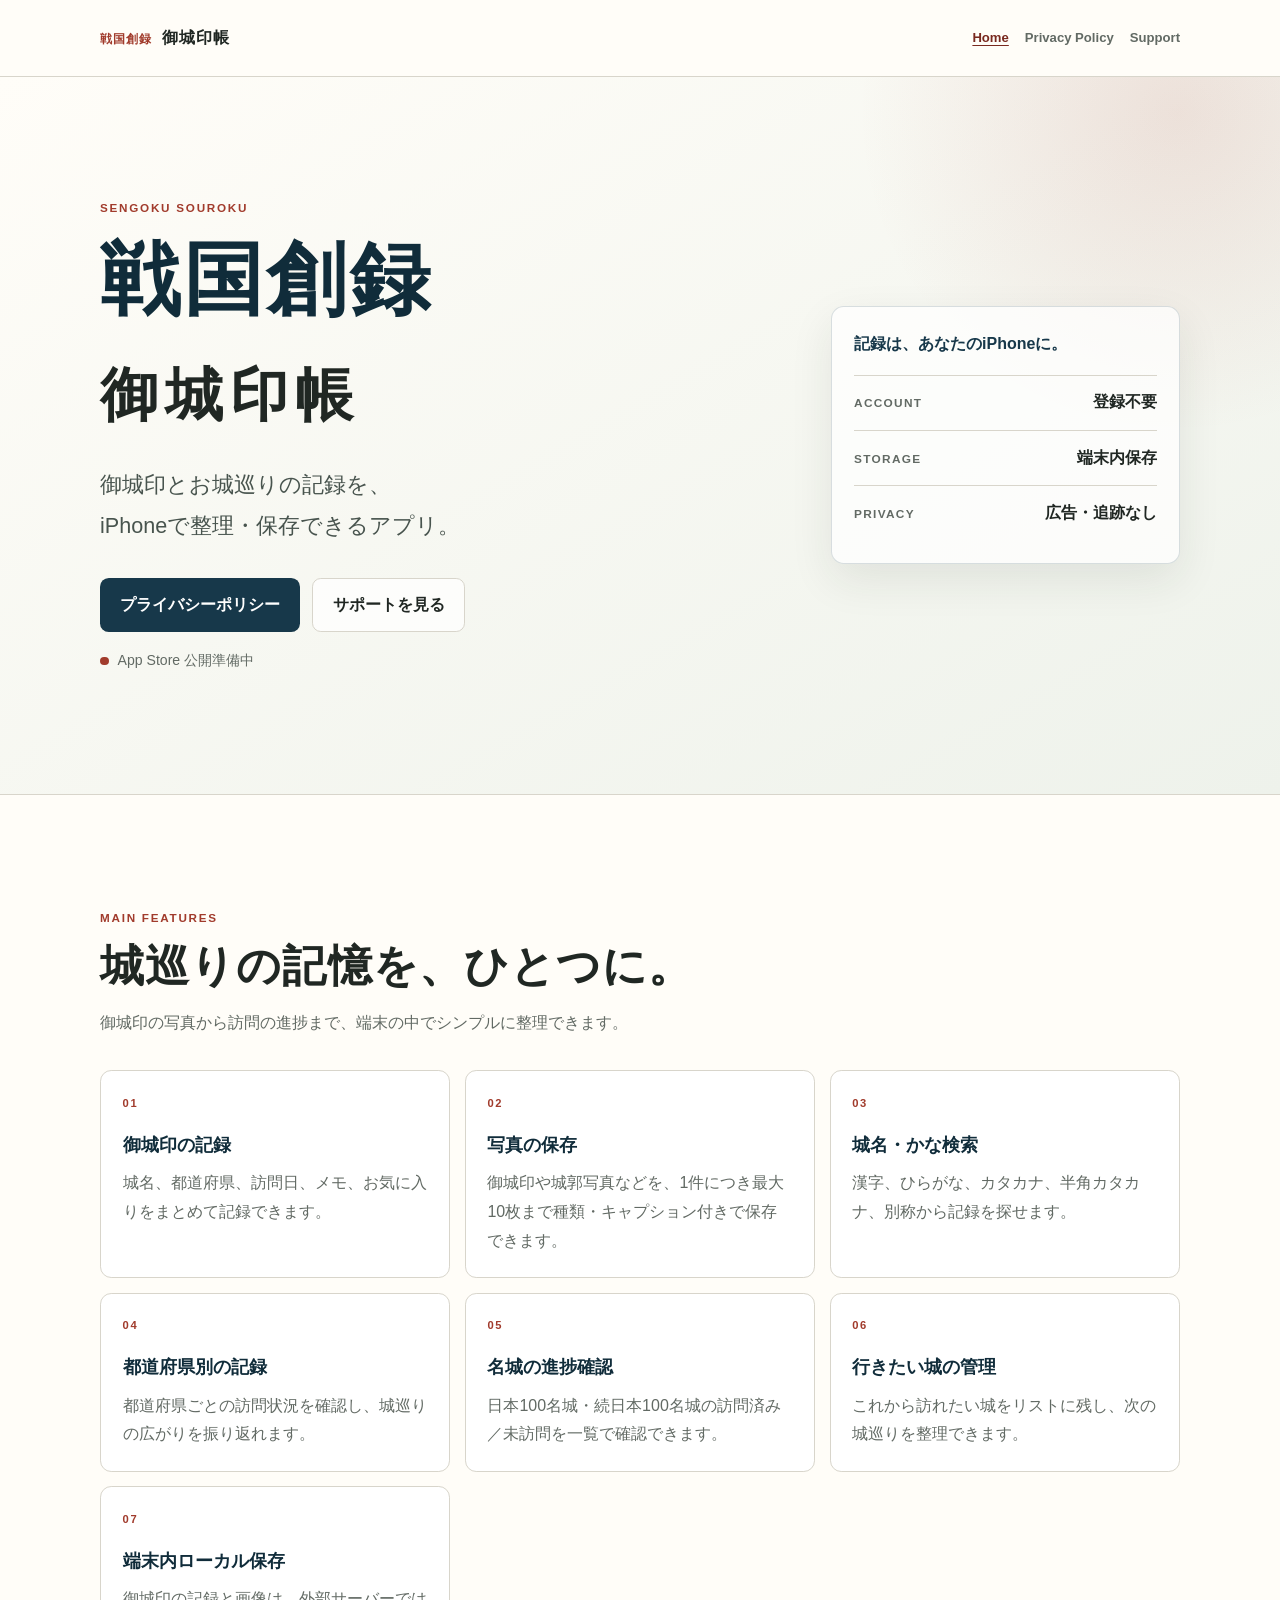
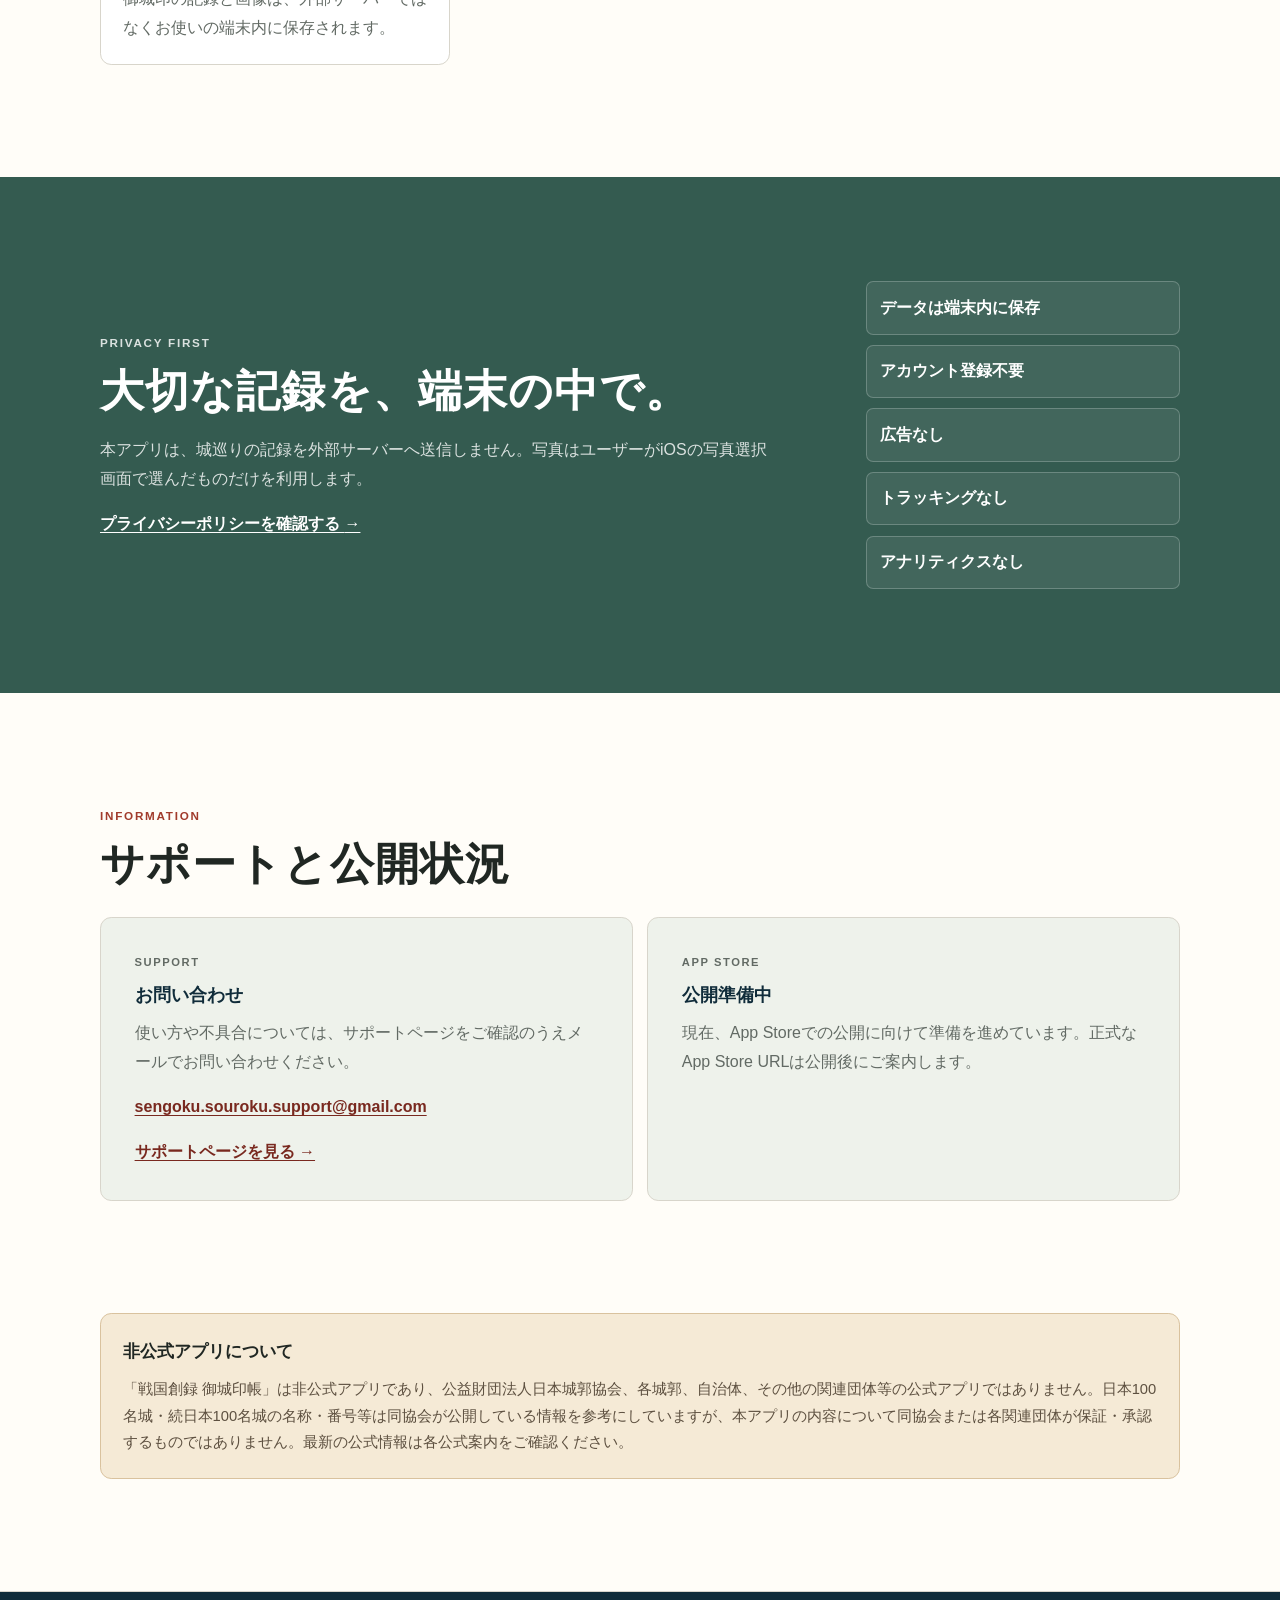
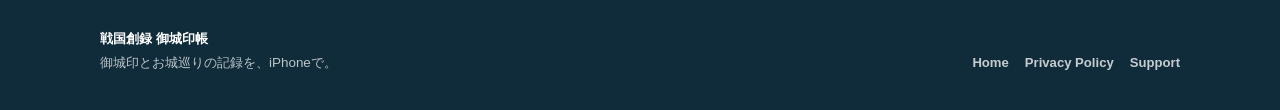
==== index.html @ 1c90fb7a "feat: publish sengoku gojoin app site" ====
<!doctype html>
<html lang="ja">
  <head>
    <meta charset="utf-8">
    <meta name="viewport" content="width=device-width, initial-scale=1">
    <meta name="description" content="御城印とお城巡りの記録をiPhoneで整理・保存できるアプリ、戦国創録 御城印帳の公式案内サイトです。">
    <title>戦国創録 御城印帳</title>
    <link rel="stylesheet" href="style.css">
  </head>
  <body>
    <a class="skip-link" href="#main">本文へ移動</a>
    <header class="site-header">
      <div class="shell header-inner">
        <a class="brand-link" href="index.html" aria-label="戦国創録 御城印帳 ホーム">
          <span class="brand-mark">戦国創録</span>
          <span class="brand-name">御城印帳</span>
        </a>
        <nav class="header-nav" aria-label="ページ案内">
          <a aria-current="page" href="index.html">Home</a>
          <a href="privacy.html">Privacy Policy</a>
          <a href="support.html">Support</a>
        </nav>
      </div>
    </header>

    <main id="main">
      <section class="product-hero">
        <div class="shell hero-layout">
          <div class="hero-copy">
            <p class="eyebrow">SENGOKU SOUROKU</p>
            <h1>戦国創録<br><span>御城印帳</span></h1>
            <p class="hero-lead">御城印とお城巡りの記録を、<br class="wide-break">iPhoneで整理・保存できるアプリ。</p>
            <div class="hero-actions" aria-label="主要な案内">
              <a class="button button-primary" href="privacy.html">プライバシーポリシー</a>
              <a class="button button-secondary" href="support.html">サポートを見る</a>
            </div>
            <p class="release-note"><span aria-hidden="true"></span>App Store 公開準備中</p>
          </div>

          <aside class="hero-facts" aria-label="アプリの特徴">
            <p class="hero-facts-title">記録は、あなたのiPhoneに。</p>
            <dl>
              <div>
                <dt>Account</dt>
                <dd>登録不要</dd>
              </div>
              <div>
                <dt>Storage</dt>
                <dd>端末内保存</dd>
              </div>
              <div>
                <dt>Privacy</dt>
                <dd>広告・追跡なし</dd>
              </div>
            </dl>
          </aside>
        </div>
      </section>

      <section class="section shell" aria-labelledby="features-heading">
        <header class="section-heading">
          <p class="eyebrow">MAIN FEATURES</p>
          <h2 id="features-heading">城巡りの記憶を、ひとつに。</h2>
          <p>御城印の写真から訪問の進捗まで、端末の中でシンプルに整理できます。</p>
        </header>

        <div class="feature-grid">
          <article class="feature-card">
            <span class="feature-number">01</span>
            <h3>御城印の記録</h3>
            <p>城名、都道府県、訪問日、メモ、お気に入りをまとめて記録できます。</p>
          </article>
          <article class="feature-card">
            <span class="feature-number">02</span>
            <h3>写真の保存</h3>
            <p>御城印や城郭写真などを、1件につき最大10枚まで種類・キャプション付きで保存できます。</p>
          </article>
          <article class="feature-card">
            <span class="feature-number">03</span>
            <h3>城名・かな検索</h3>
            <p>漢字、ひらがな、カタカナ、半角カタカナ、別称から記録を探せます。</p>
          </article>
          <article class="feature-card">
            <span class="feature-number">04</span>
            <h3>都道府県別の記録</h3>
            <p>都道府県ごとの訪問状況を確認し、城巡りの広がりを振り返れます。</p>
          </article>
          <article class="feature-card">
            <span class="feature-number">05</span>
            <h3>名城の進捗確認</h3>
            <p>日本100名城・続日本100名城の訪問済み／未訪問を一覧で確認できます。</p>
          </article>
          <article class="feature-card">
            <span class="feature-number">06</span>
            <h3>行きたい城の管理</h3>
            <p>これから訪れたい城をリストに残し、次の城巡りを整理できます。</p>
          </article>
          <article class="feature-card feature-card-wide">
            <span class="feature-number">07</span>
            <h3>端末内ローカル保存</h3>
            <p>御城印の記録と画像は、外部サーバーではなくお使いの端末内に保存されます。</p>
          </article>
        </div>
      </section>

      <section class="privacy-band" aria-labelledby="privacy-heading">
        <div class="shell privacy-layout">
          <div>
            <p class="eyebrow eyebrow-light">PRIVACY FIRST</p>
            <h2 id="privacy-heading">大切な記録を、端末の中で。</h2>
            <p>本アプリは、城巡りの記録を外部サーバーへ送信しません。写真はユーザーがiOSの写真選択画面で選んだものだけを利用します。</p>
            <a class="text-link-light" href="privacy.html">プライバシーポリシーを確認する <span aria-hidden="true">→</span></a>
          </div>
          <ul class="privacy-points" aria-label="プライバシー上の特徴">
            <li>データは端末内に保存</li>
            <li>アカウント登録不要</li>
            <li>広告なし</li>
            <li>トラッキングなし</li>
            <li>アナリティクスなし</li>
          </ul>
        </div>
      </section>

      <section class="section shell" aria-labelledby="information-heading">
        <header class="section-heading compact-heading">
          <p class="eyebrow">INFORMATION</p>
          <h2 id="information-heading">サポートと公開状況</h2>
        </header>

        <div class="information-grid">
          <article class="information-card">
            <p class="card-kicker">SUPPORT</p>
            <h3>お問い合わせ</h3>
            <p>使い方や不具合については、サポートページをご確認のうえメールでお問い合わせください。</p>
            <p class="contact-address"><a href="mailto:sengoku.souroku.support@gmail.com">sengoku.souroku.support@gmail.com</a></p>
            <a class="text-link" href="support.html">サポートページを見る <span aria-hidden="true">→</span></a>
          </article>

          <article class="information-card">
            <p class="card-kicker">APP STORE</p>
            <h3>公開準備中</h3>
            <p>現在、App Storeでの公開に向けて準備を進めています。正式なApp Store URLは公開後にご案内します。</p>
          </article>
        </div>
      </section>

      <section class="shell disclaimer" aria-labelledby="unofficial-heading">
        <h2 id="unofficial-heading">非公式アプリについて</h2>
        <p>「戦国創録 御城印帳」は非公式アプリであり、公益財団法人日本城郭協会、各城郭、自治体、その他の関連団体等の公式アプリではありません。日本100名城・続日本100名城の名称・番号等は同協会が公開している情報を参考にしていますが、本アプリの内容について同協会または各関連団体が保証・承認するものではありません。最新の公式情報は各公式案内をご確認ください。</p>
      </section>
    </main>

    <footer class="site-footer">
      <div class="shell footer-inner">
        <div>
          <p class="footer-brand">戦国創録 御城印帳</p>
          <p>御城印とお城巡りの記録を、iPhoneで。</p>
        </div>
        <nav class="footer-nav" aria-label="フッター案内">
          <a href="index.html">Home</a>
          <a href="privacy.html">Privacy Policy</a>
          <a href="support.html">Support</a>
        </nav>
      </div>
    </footer>
  </body>
</html>
---- style.css ----
:root {
  color-scheme: light;
  --paper: #fffdf8;
  --paper-deep: #f4efe5;
  --paper-green: #eef2eb;
  --ink: #202723;
  --muted: #626a64;
  --line: #d8d5cb;
  --indigo: #17384a;
  --indigo-deep: #102c3a;
  --green: #345b50;
  --vermilion: #a13b2c;
  --vermilion-dark: #79291f;
  --notice: #f5ead6;
  --white: #fff;
  --shadow: 0 16px 44px rgb(28 45 38 / 9%);
}

* {
  box-sizing: border-box;
}

html {
  background: var(--paper-deep);
  scroll-behavior: smooth;
}

body {
  min-width: 280px;
  margin: 0;
  background: var(--paper);
  color: var(--ink);
  font-family: -apple-system, BlinkMacSystemFont, "Hiragino Sans", "Yu Gothic UI", "Yu Gothic", Meiryo, sans-serif;
  font-size: 1rem;
  line-height: 1.8;
  text-rendering: optimizeLegibility;
}

a {
  color: var(--vermilion-dark);
  text-underline-offset: 0.2em;
}

a:hover {
  color: var(--vermilion);
}

a:focus-visible {
  border-radius: 0.25rem;
  outline: 3px solid rgb(161 59 44 / 35%);
  outline-offset: 3px;
}

.skip-link {
  position: fixed;
  z-index: 20;
  top: 0.75rem;
  left: 0.75rem;
  padding: 0.65rem 0.9rem;
  border-radius: 0.4rem;
  background: var(--ink);
  color: var(--white);
  transform: translateY(-180%);
}

.skip-link:focus {
  color: var(--white);
  transform: translateY(0);
}

.shell {
  width: min(calc(100% - 1.25rem), 1080px);
  margin-inline: auto;
}

.site-header {
  border-bottom: 1px solid var(--line);
  background: rgb(255 253 248 / 95%);
}

.header-inner {
  display: flex;
  min-height: 4.5rem;
  align-items: flex-start;
  flex-direction: column;
  justify-content: center;
  gap: 0.55rem;
  padding-block: 0.75rem;
}

.brand-link {
  display: inline-flex;
  align-items: baseline;
  gap: 0.6rem;
  color: var(--ink);
  text-decoration: none;
}

.brand-mark,
.brand-name {
  margin: 0;
  font-weight: 750;
  letter-spacing: 0.08em;
}

.brand-mark {
  color: var(--vermilion);
  font-size: 0.76rem;
}

.brand-name {
  font-size: 1.03rem;
}

.header-nav,
.footer-nav {
  display: flex;
  flex-wrap: wrap;
  gap: 0.35rem 1rem;
  font-size: 0.82rem;
  font-weight: 700;
}

.header-nav a,
.footer-nav a {
  color: var(--muted);
  text-decoration: none;
}

.header-nav a:hover,
.footer-nav a:hover,
.header-nav a[aria-current="page"] {
  color: var(--vermilion-dark);
}

.header-nav a[aria-current="page"] {
  text-decoration: underline;
}

.product-hero {
  overflow: hidden;
  border-bottom: 1px solid var(--line);
  background:
    radial-gradient(circle at 92% 5%, rgb(161 59 44 / 12%), transparent 20rem),
    linear-gradient(150deg, var(--paper) 0%, var(--paper-green) 100%);
}

.hero-layout {
  display: grid;
  gap: 2rem;
  padding-block: clamp(3.75rem, 11vw, 7.5rem);
}

.eyebrow {
  margin: 0 0 0.5rem;
  color: var(--vermilion);
  font-size: 0.73rem;
  font-weight: 800;
  letter-spacing: 0.15em;
}

.hero-copy h1,
.document-header h1,
.section-heading h2,
.privacy-band h2 {
  margin: 0;
  line-height: 1.35;
}

.hero-copy h1 {
  color: var(--indigo-deep);
  font-size: clamp(2.45rem, 13vw, 5rem);
  letter-spacing: 0.04em;
}

.hero-copy h1 span {
  color: var(--ink);
  font-size: 0.72em;
  letter-spacing: 0.12em;
}

.hero-lead {
  max-width: 33rem;
  margin: 1.4rem 0 0;
  color: #48544e;
  font-size: clamp(1.08rem, 4vw, 1.35rem);
  line-height: 1.9;
}

.wide-break {
  display: none;
}

.hero-actions {
  display: flex;
  align-items: stretch;
  flex-direction: column;
  gap: 0.75rem;
  margin-top: 2rem;
}

.button {
  display: inline-flex;
  min-height: 3.1rem;
  align-items: center;
  justify-content: center;
  padding: 0.72rem 1.2rem;
  border: 1px solid transparent;
  border-radius: 0.55rem;
  font-weight: 750;
  text-align: center;
  text-decoration: none;
}

.button-primary {
  background: var(--indigo);
  color: var(--white);
}

.button-primary:hover {
  background: var(--indigo-deep);
  color: var(--white);
}

.button-secondary {
  border-color: var(--line);
  background: rgb(255 255 255 / 75%);
  color: var(--ink);
}

.button-secondary:hover {
  border-color: var(--vermilion);
  color: var(--vermilion-dark);
}

.release-note {
  display: flex;
  align-items: center;
  gap: 0.55rem;
  margin: 1rem 0 0;
  color: var(--muted);
  font-size: 0.88rem;
}

.release-note span {
  width: 0.55rem;
  height: 0.55rem;
  border-radius: 50%;
  background: var(--vermilion);
}

.hero-facts {
  padding: 1.4rem;
  border: 1px solid rgb(23 56 74 / 16%);
  border-radius: 0.8rem;
  background: rgb(255 255 255 / 72%);
  box-shadow: var(--shadow);
}

.hero-facts-title {
  margin: 0 0 1rem;
  color: var(--indigo);
  font-weight: 750;
}

.hero-facts dl {
  margin: 0;
}

.hero-facts dl div {
  display: flex;
  align-items: baseline;
  justify-content: space-between;
  gap: 1rem;
  padding-block: 0.8rem;
  border-top: 1px solid var(--line);
}

.hero-facts dt {
  color: var(--muted);
  font-size: 0.74rem;
  font-weight: 800;
  letter-spacing: 0.11em;
  text-transform: uppercase;
}

.hero-facts dd {
  margin: 0;
  font-weight: 750;
}

.section {
  padding-block: clamp(3.75rem, 10vw, 7rem);
}

.section-heading {
  max-width: 42rem;
  margin-bottom: 2rem;
}

.section-heading h2,
.privacy-band h2 {
  font-size: clamp(1.8rem, 6vw, 2.75rem);
  letter-spacing: 0.025em;
}

.section-heading > p:last-child {
  margin: 0.9rem 0 0;
  color: var(--muted);
}

.compact-heading {
  margin-bottom: 1.5rem;
}

.feature-grid,
.information-grid {
  display: grid;
  gap: 0.9rem;
}

.feature-card,
.information-card {
  padding: 1.35rem;
  border: 1px solid var(--line);
  border-radius: 0.7rem;
  background: var(--white);
}

.feature-card {
  position: relative;
  overflow: hidden;
}

.feature-number,
.card-kicker {
  display: block;
  margin-bottom: 1rem;
  color: var(--vermilion);
  font-size: 0.7rem;
  font-weight: 850;
  letter-spacing: 0.14em;
}

.feature-card h3,
.information-card h3 {
  margin: 0 0 0.5rem;
  color: var(--indigo-deep);
  font-size: 1.12rem;
}

.feature-card p,
.information-card p {
  margin: 0;
  color: var(--muted);
}

.privacy-band {
  padding-block: clamp(3.75rem, 10vw, 6.5rem);
  background: var(--green);
  color: var(--white);
}

.privacy-layout {
  display: grid;
  gap: 2rem;
}

.eyebrow-light {
  color: #f0b6a9;
}

.privacy-band p {
  max-width: 42rem;
  color: rgb(255 255 255 / 82%);
}

.text-link-light {
  color: var(--white);
  font-weight: 750;
}

.text-link-light:hover {
  color: #f8d0c6;
}

.privacy-points {
  display: grid;
  gap: 0.65rem;
  margin: 0;
  padding: 0;
  list-style: none;
}

.privacy-points li {
  padding: 0.7rem 0.85rem;
  border: 1px solid rgb(255 255 255 / 22%);
  border-radius: 0.45rem;
  background: rgb(255 255 255 / 7%);
  font-weight: 700;
}

.information-card {
  padding: clamp(1.4rem, 5vw, 2.1rem);
  background: var(--paper-green);
}

.information-card .card-kicker {
  margin-bottom: 0.45rem;
}

.information-card > p:not(.card-kicker):not(.contact-address) {
  margin-bottom: 1rem;
}

.contact-address {
  margin-bottom: 1rem !important;
  overflow-wrap: anywhere;
  font-weight: 700;
}

.text-link {
  font-weight: 750;
}

.disclaimer {
  margin-bottom: clamp(3.75rem, 10vw, 7rem);
  padding: 1.35rem;
  border: 1px solid #d9c29e;
  border-radius: 0.7rem;
  background: var(--notice);
}

.disclaimer h2 {
  margin: 0 0 0.6rem;
  font-size: 1.08rem;
}

.disclaimer p {
  margin: 0;
  color: #5d5040;
  font-size: 0.92rem;
}

.page-main {
  padding-block: clamp(3rem, 8vw, 5.5rem);
}

.document {
  width: min(100%, 760px);
  margin-inline: auto;
}

.document-header {
  margin-bottom: 2.5rem;
}

.document-header h1 {
  color: var(--indigo-deep);
  font-size: clamp(2rem, 8vw, 3.25rem);
  letter-spacing: 0.03em;
}

.document-meta,
.lead {
  margin-top: 1rem;
  color: var(--muted);
}

.lead {
  max-width: 42rem;
  font-size: clamp(1.02rem, 3vw, 1.16rem);
}

.document h2,
.document h3 {
  line-height: 1.45;
}

.document h2 {
  margin: 0 0 0.8rem;
  font-size: clamp(1.25rem, 4vw, 1.55rem);
}

.document h3 {
  margin: 0 0 0.45rem;
  font-size: 1.05rem;
}

.document p,
.document ul {
  margin-block: 0 1rem;
}

.document ul {
  padding-left: 1.4rem;
}

.document > section,
.document > aside {
  padding-block: 2rem;
  border-top: 1px solid var(--line);
}

.notice {
  padding: 1.3rem;
  border: 1px solid #d9c29e;
  border-radius: 0.65rem;
  background: var(--notice);
}

.notice > :last-child {
  margin-bottom: 0;
}

.contact-notice a {
  overflow-wrap: anywhere;
  font-weight: 750;
}

.faq-list {
  display: grid;
  gap: 1rem;
}

.faq-item {
  padding: 1.2rem 1.3rem;
  border-left: 3px solid var(--vermilion);
  background: var(--paper-deep);
}

.faq-item > :last-child {
  margin-bottom: 0;
}

.site-footer {
  padding-block: 2.2rem;
  border-top: 1px solid var(--line);
  background: var(--indigo-deep);
  color: rgb(255 255 255 / 72%);
  font-size: 0.84rem;
}

.footer-inner {
  display: grid;
  gap: 1.2rem;
}

.footer-inner p {
  margin: 0;
}

.footer-brand {
  color: var(--white);
  font-weight: 750;
}

.footer-nav a {
  color: rgb(255 255 255 / 76%);
}

.footer-nav a:hover {
  color: var(--white);
}

@media (min-width: 560px) {
  .shell {
    width: min(calc(100% - 2rem), 1080px);
  }

  .header-inner {
    min-height: 4.75rem;
    align-items: center;
    flex-direction: row;
    justify-content: space-between;
    padding-block: 0;
  }

  .hero-actions {
    align-items: center;
    flex-direction: row;
  }

  .wide-break {
    display: initial;
  }

  .feature-grid,
  .information-grid {
    grid-template-columns: repeat(2, minmax(0, 1fr));
  }

  .feature-card-wide {
    grid-column: 1 / -1;
  }

  .footer-inner {
    align-items: end;
    grid-template-columns: 1fr auto;
  }
}

@media (min-width: 820px) {
  .hero-layout {
    align-items: center;
    grid-template-columns: minmax(0, 1.5fr) minmax(17rem, 0.75fr);
  }

  .feature-grid {
    grid-template-columns: repeat(3, minmax(0, 1fr));
  }

  .feature-card-wide {
    grid-column: span 1;
  }

  .privacy-layout {
    align-items: center;
    grid-template-columns: minmax(0, 1.4fr) minmax(16rem, 0.6fr);
  }
}

@media (prefers-reduced-motion: reduce) {
  html {
    scroll-behavior: auto;
  }
}
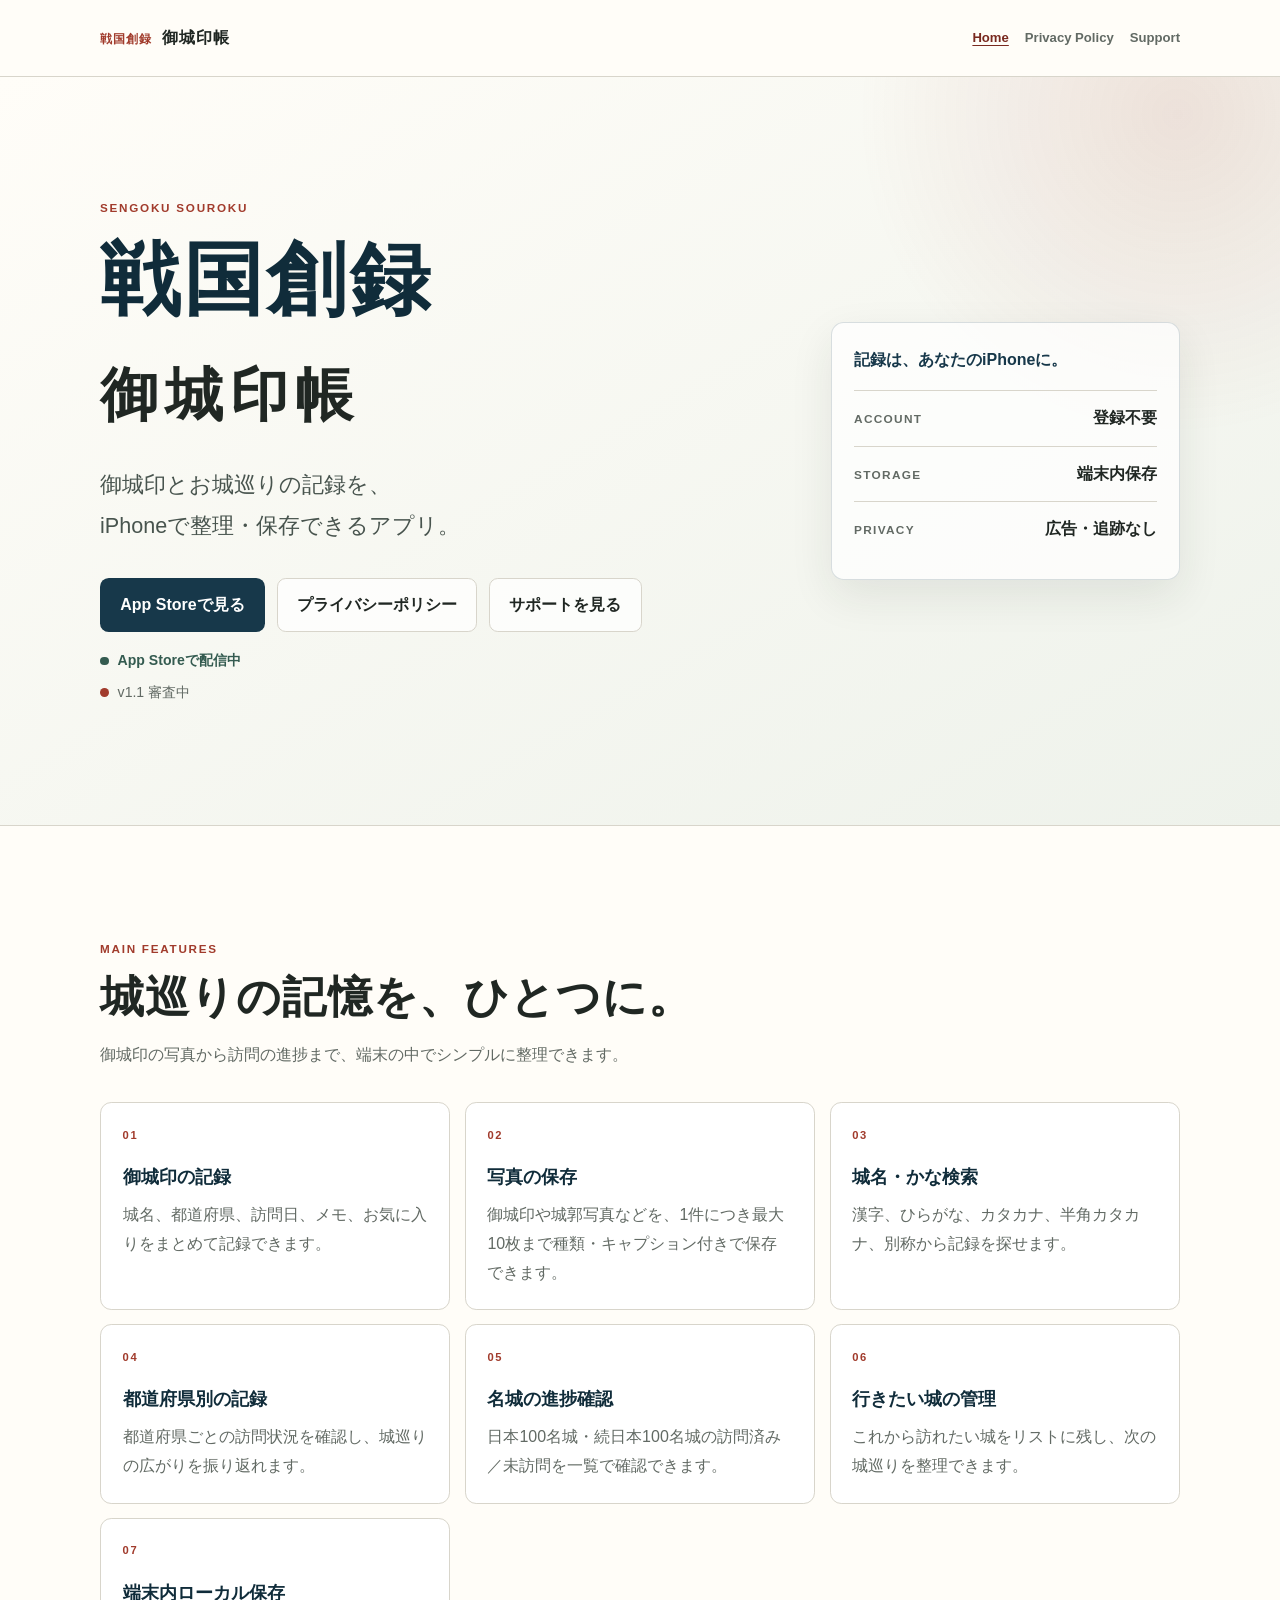
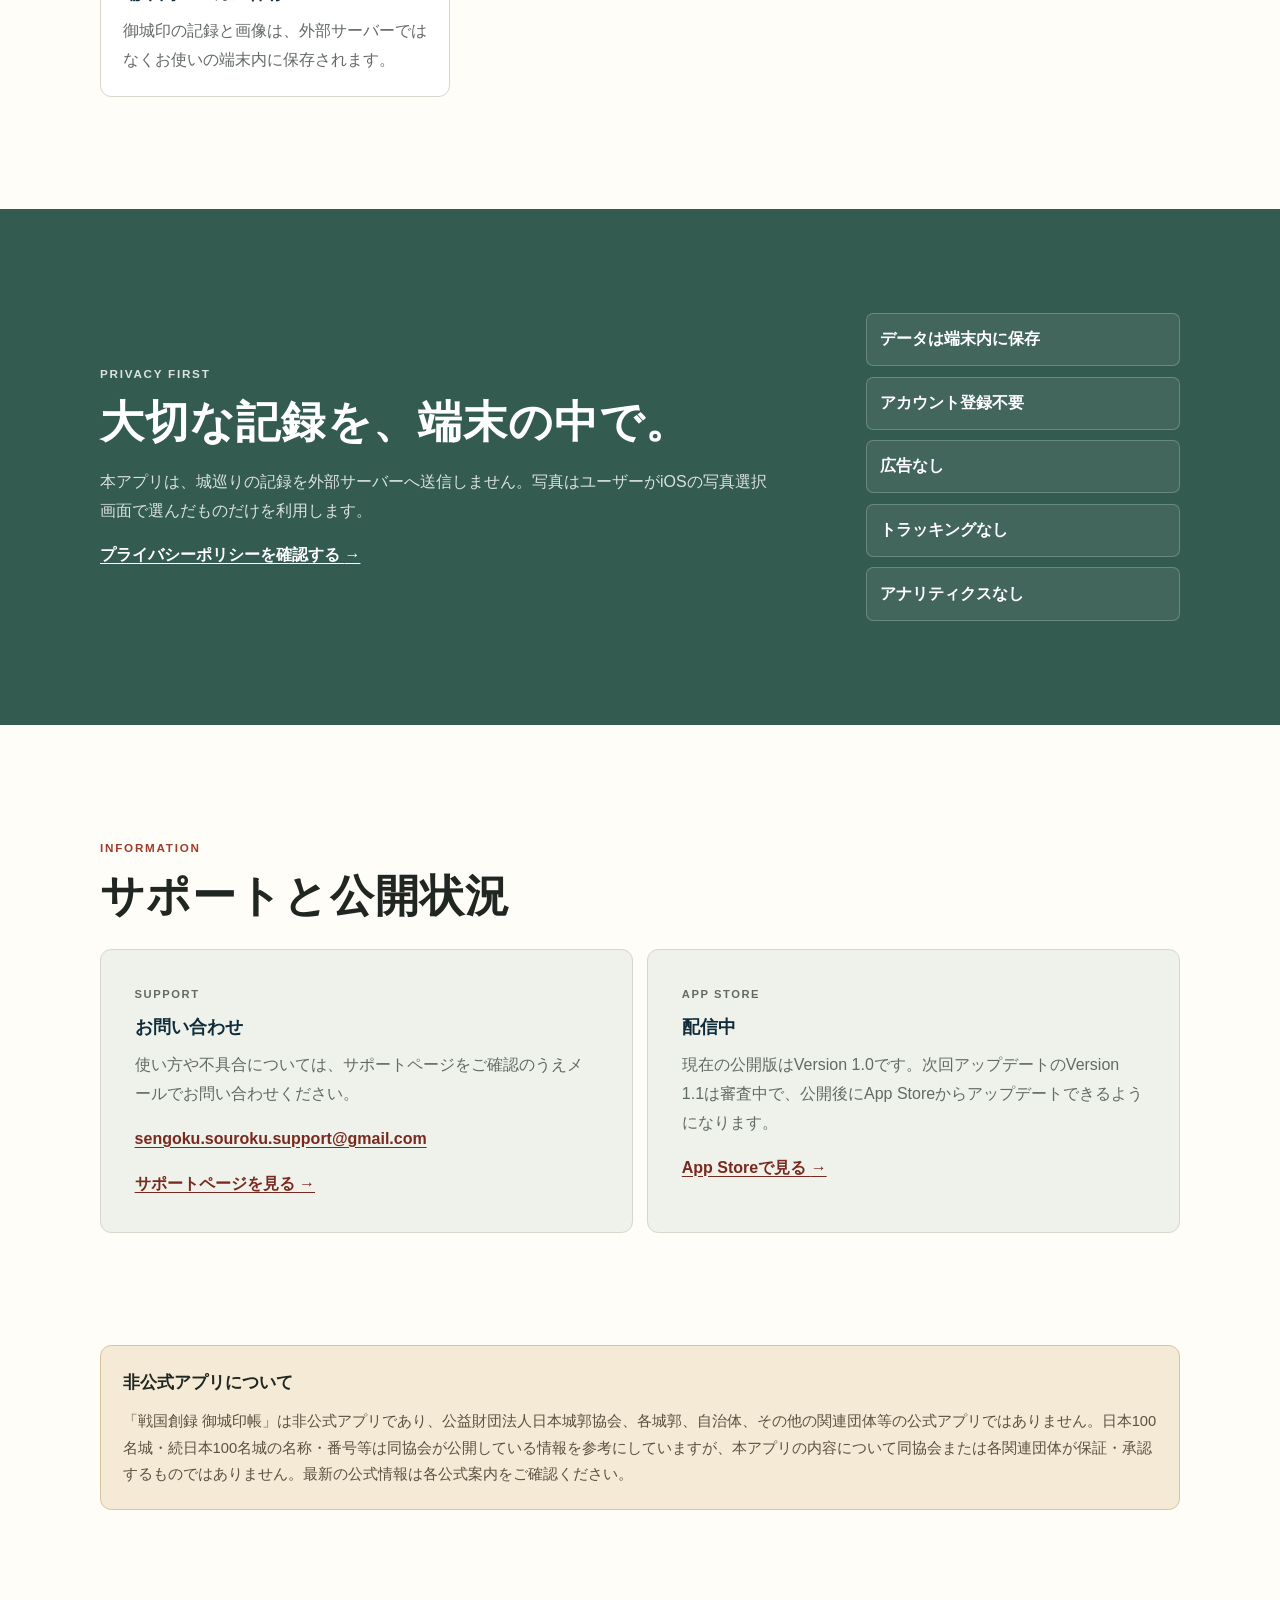
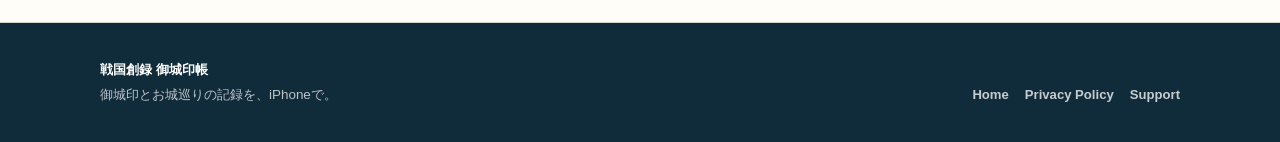
==== commit 6f758a7e: "feat: update app store release status Version 1.0 is live on the App Store and Version 1.1 is in rev" ====
--- a/index.html
+++ b/index.html
@@ -31,10 +31,14 @@
             <h1>戦国創録<br><span>御城印帳</span></h1>
             <p class="hero-lead">御城印とお城巡りの記録を、<br class="wide-break">iPhoneで整理・保存できるアプリ。</p>
             <div class="hero-actions" aria-label="主要な案内">
-              <a class="button button-primary" href="privacy.html">プライバシーポリシー</a>
+              <a class="button button-primary" href="https://apps.apple.com/jp/app/id6801572125">App Storeで見る</a>
+              <a class="button button-secondary" href="privacy.html">プライバシーポリシー</a>
               <a class="button button-secondary" href="support.html">サポートを見る</a>
             </div>
-            <p class="release-note"><span aria-hidden="true"></span>App Store 公開準備中</p>
+            <ul class="release-status" aria-label="公開状況">
+              <li class="status-live"><span class="status-dot" aria-hidden="true"></span>App Storeで配信中</li>
+              <li class="status-review"><span class="status-dot" aria-hidden="true"></span>v1.1 審査中</li>
+            </ul>
           </div>
 
           <aside class="hero-facts" aria-label="アプリの特徴">
@@ -138,8 +142,9 @@
 
           <article class="information-card">
             <p class="card-kicker">APP STORE</p>
-            <h3>公開準備中</h3>
-            <p>現在、App Storeでの公開に向けて準備を進めています。正式なApp Store URLは公開後にご案内します。</p>
+            <h3>配信中</h3>
+            <p>現在の公開版はVersion 1.0です。次回アップデートのVersion 1.1は審査中で、公開後にApp Storeからアップデートできるようになります。</p>
+            <a class="text-link" href="https://apps.apple.com/jp/app/id6801572125">App Storeで見る <span aria-hidden="true">→</span></a>
           </article>
         </div>
       </section>
--- a/style.css
+++ b/style.css
@@ -233,20 +233,38 @@
   color: var(--vermilion-dark);
 }
 
-.release-note {
+.release-status {
+  display: flex;
+  flex-direction: column;
+  gap: 0.4rem;
+  margin: 1rem 0 0;
+  padding: 0;
+  list-style: none;
+}
+
+.release-status li {
   display: flex;
   align-items: center;
   gap: 0.55rem;
-  margin: 1rem 0 0;
   color: var(--muted);
   font-size: 0.88rem;
 }
 
-.release-note span {
+.release-status .status-dot {
   width: 0.55rem;
   height: 0.55rem;
+  flex: 0 0 auto;
   border-radius: 50%;
   background: var(--vermilion);
+}
+
+.release-status .status-live {
+  color: var(--green);
+  font-weight: 750;
+}
+
+.release-status .status-live .status-dot {
+  background: var(--green);
 }
 
 .hero-facts {
@@ -579,6 +597,7 @@
   .hero-actions {
     align-items: center;
     flex-direction: row;
+    flex-wrap: wrap;
   }
 
   .wide-break {
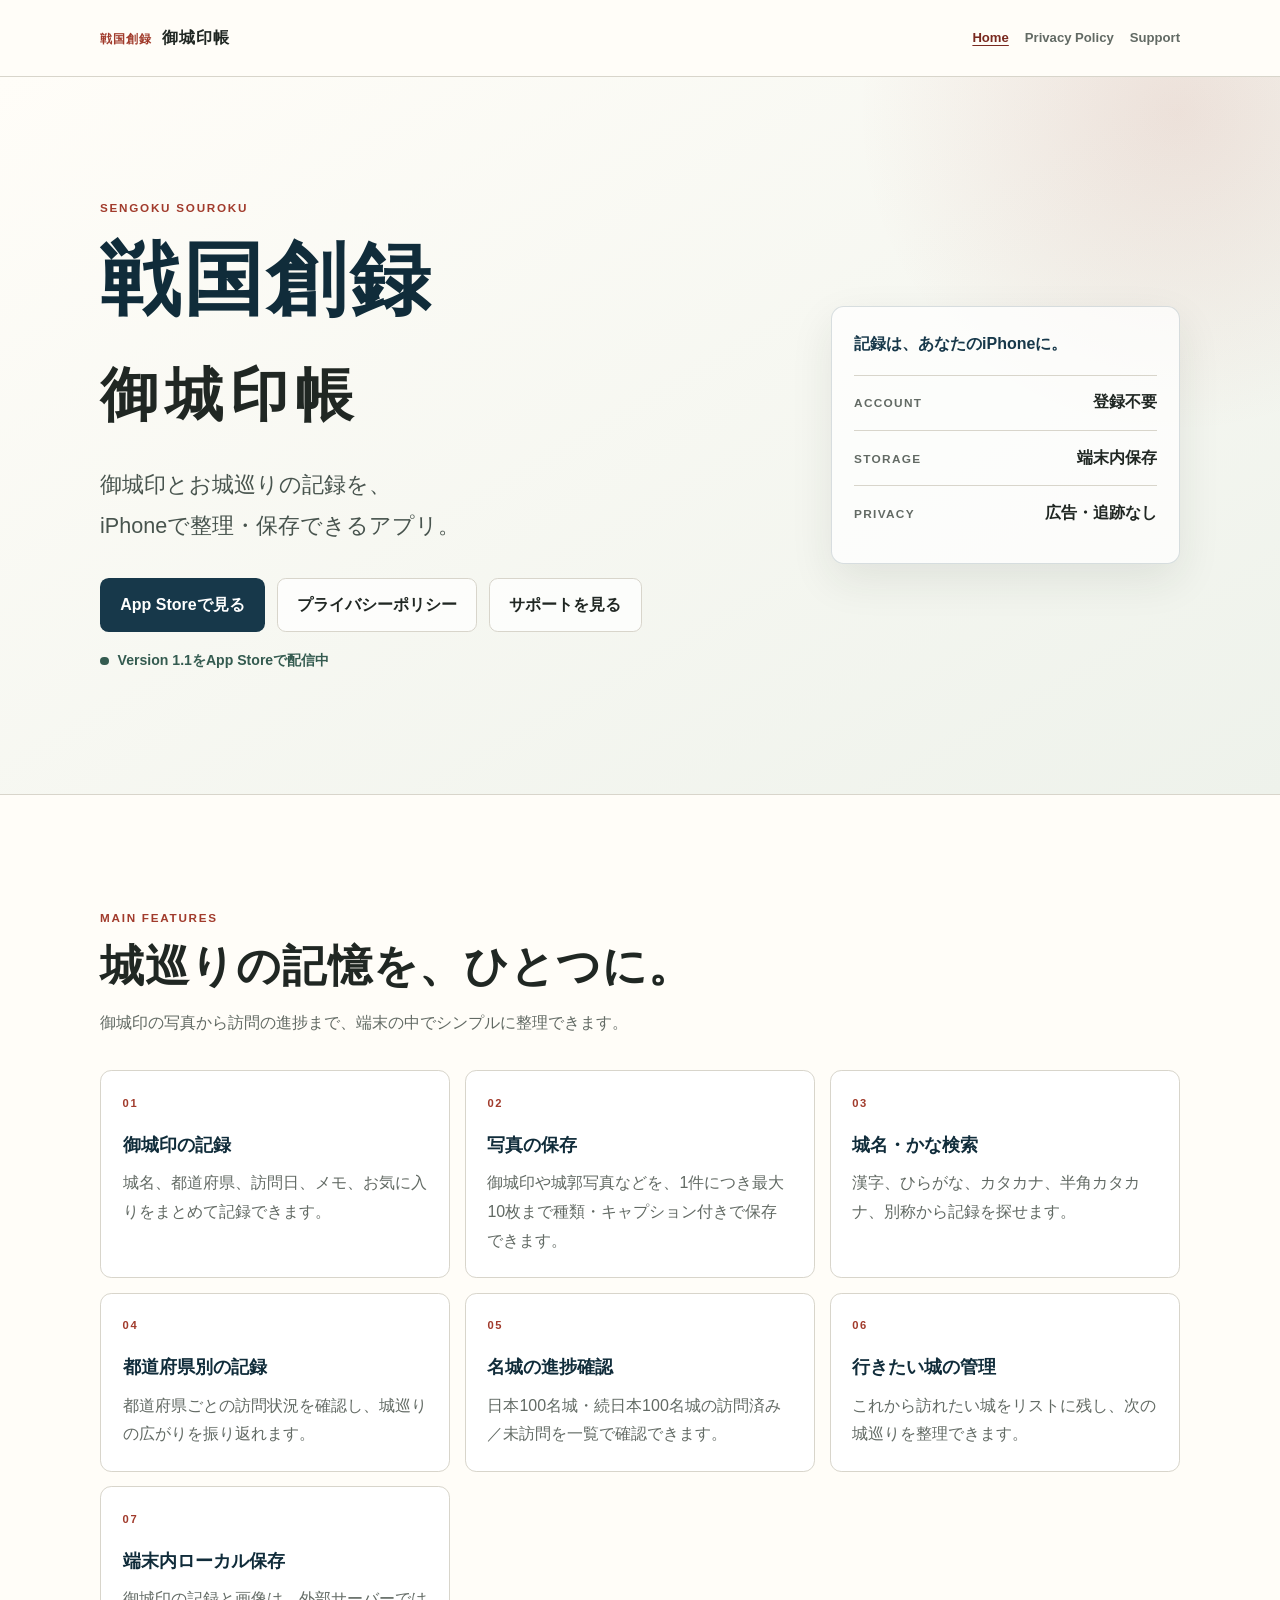
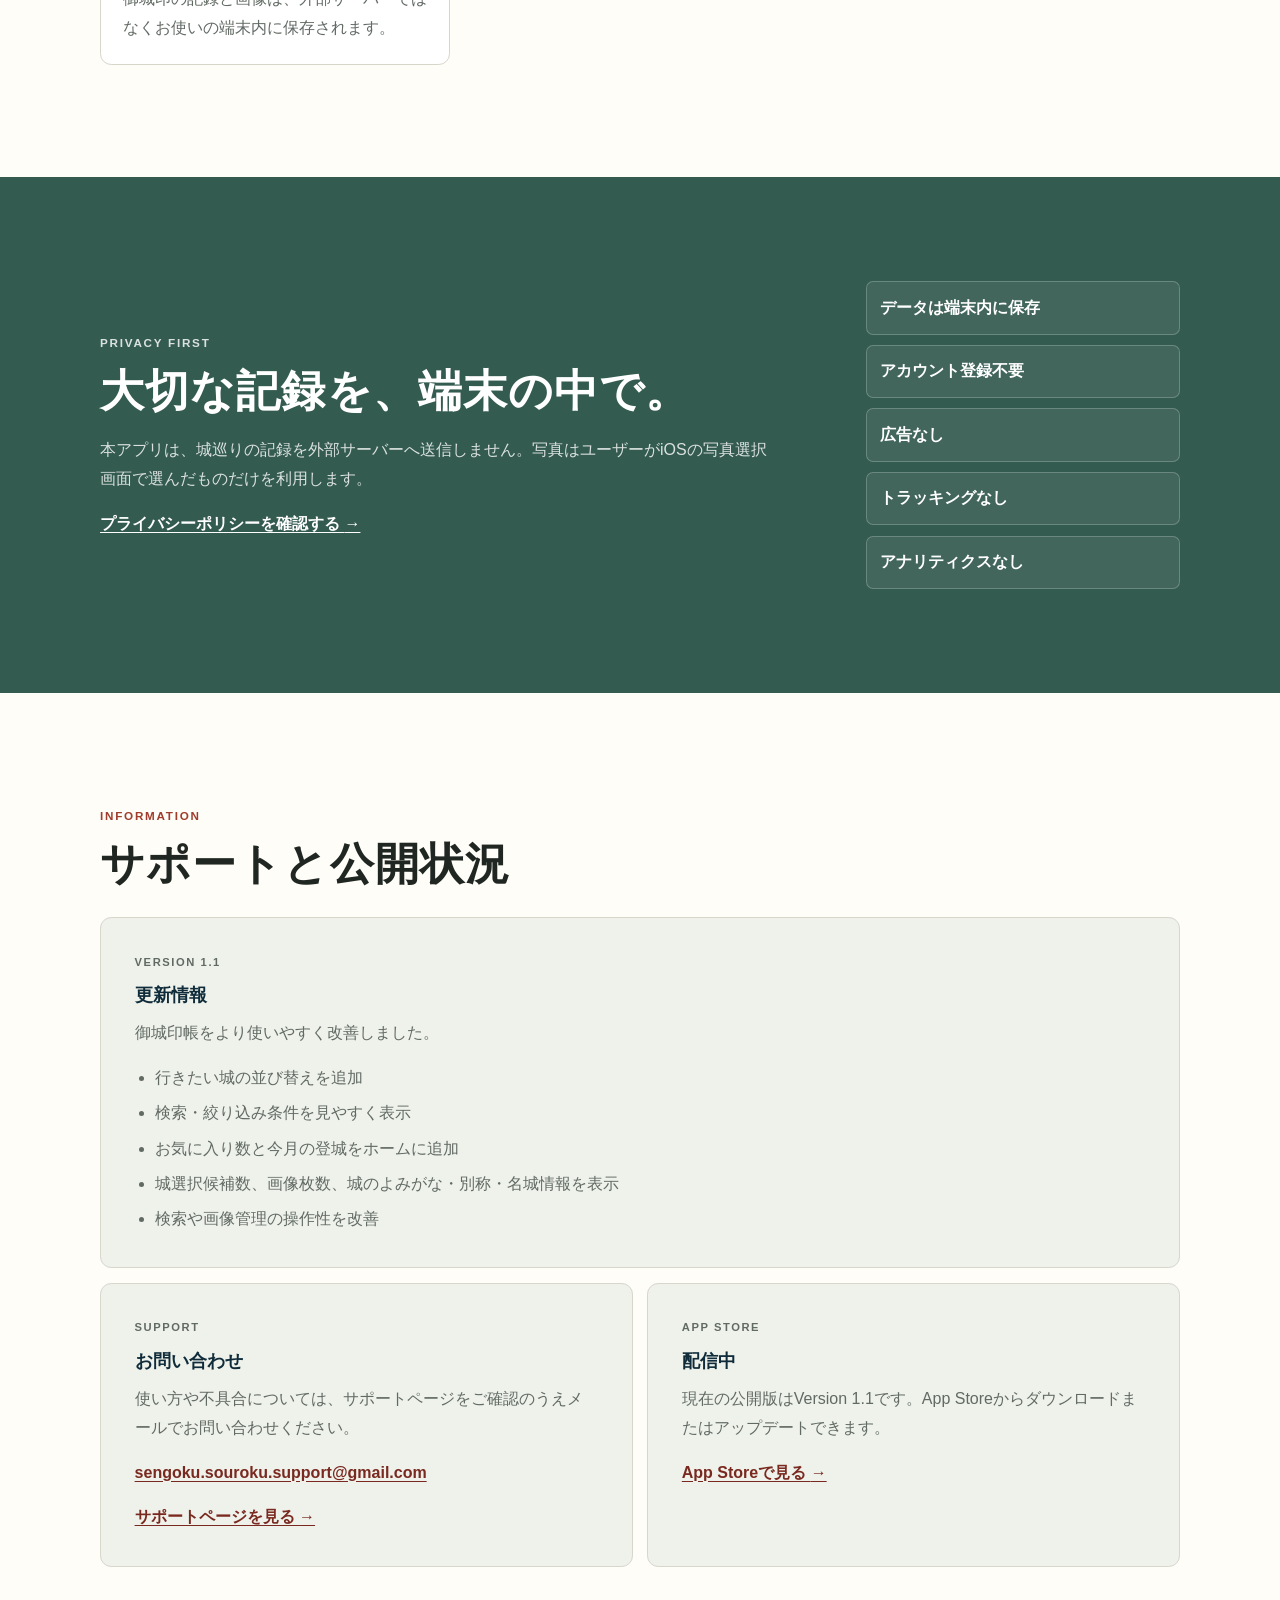
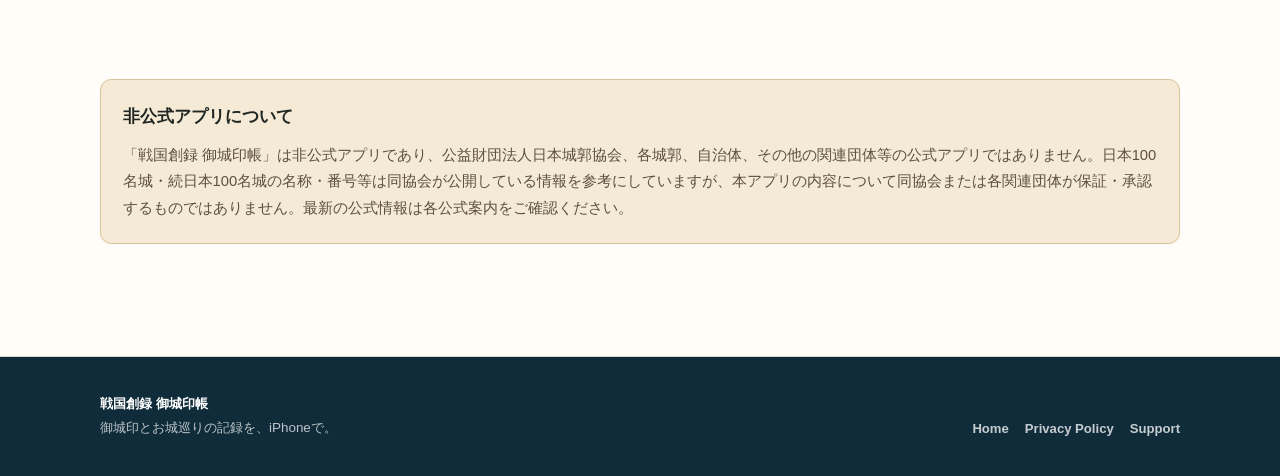
==== commit 3f089f67: "docs: publish version 1.1 site update" ====
--- a/index.html
+++ b/index.html
@@ -36,8 +36,7 @@
               <a class="button button-secondary" href="support.html">サポートを見る</a>
             </div>
             <ul class="release-status" aria-label="公開状況">
-              <li class="status-live"><span class="status-dot" aria-hidden="true"></span>App Storeで配信中</li>
-              <li class="status-review"><span class="status-dot" aria-hidden="true"></span>v1.1 審査中</li>
+              <li class="status-live"><span class="status-dot" aria-hidden="true"></span>Version 1.1をApp Storeで配信中</li>
             </ul>
           </div>
 
@@ -132,6 +131,19 @@
         </header>
 
         <div class="information-grid">
+          <article class="information-card information-card-wide">
+            <p class="card-kicker">VERSION 1.1</p>
+            <h3>更新情報</h3>
+            <p>御城印帳をより使いやすく改善しました。</p>
+            <ul class="release-notes">
+              <li>行きたい城の並び替えを追加</li>
+              <li>検索・絞り込み条件を見やすく表示</li>
+              <li>お気に入り数と今月の登城をホームに追加</li>
+              <li>城選択候補数、画像枚数、城のよみがな・別称・名城情報を表示</li>
+              <li>検索や画像管理の操作性を改善</li>
+            </ul>
+          </article>
+
           <article class="information-card">
             <p class="card-kicker">SUPPORT</p>
             <h3>お問い合わせ</h3>
@@ -143,7 +155,7 @@
           <article class="information-card">
             <p class="card-kicker">APP STORE</p>
             <h3>配信中</h3>
-            <p>現在の公開版はVersion 1.0です。次回アップデートのVersion 1.1は審査中で、公開後にApp Storeからアップデートできるようになります。</p>
+            <p>現在の公開版はVersion 1.1です。App Storeからダウンロードまたはアップデートできます。</p>
             <a class="text-link" href="https://apps.apple.com/jp/app/id6801572125">App Storeで見る <span aria-hidden="true">→</span></a>
           </article>
         </div>
--- a/style.css
+++ b/style.css
@@ -423,12 +423,24 @@
   background: var(--paper-green);
 }
 
+.information-card-wide {
+  grid-column: 1 / -1;
+}
+
 .information-card .card-kicker {
   margin-bottom: 0.45rem;
 }
 
 .information-card > p:not(.card-kicker):not(.contact-address) {
   margin-bottom: 1rem;
+}
+
+.release-notes {
+  display: grid;
+  gap: 0.4rem;
+  margin: 0;
+  padding-left: 1.25rem;
+  color: var(--muted);
 }
 
 .contact-address {
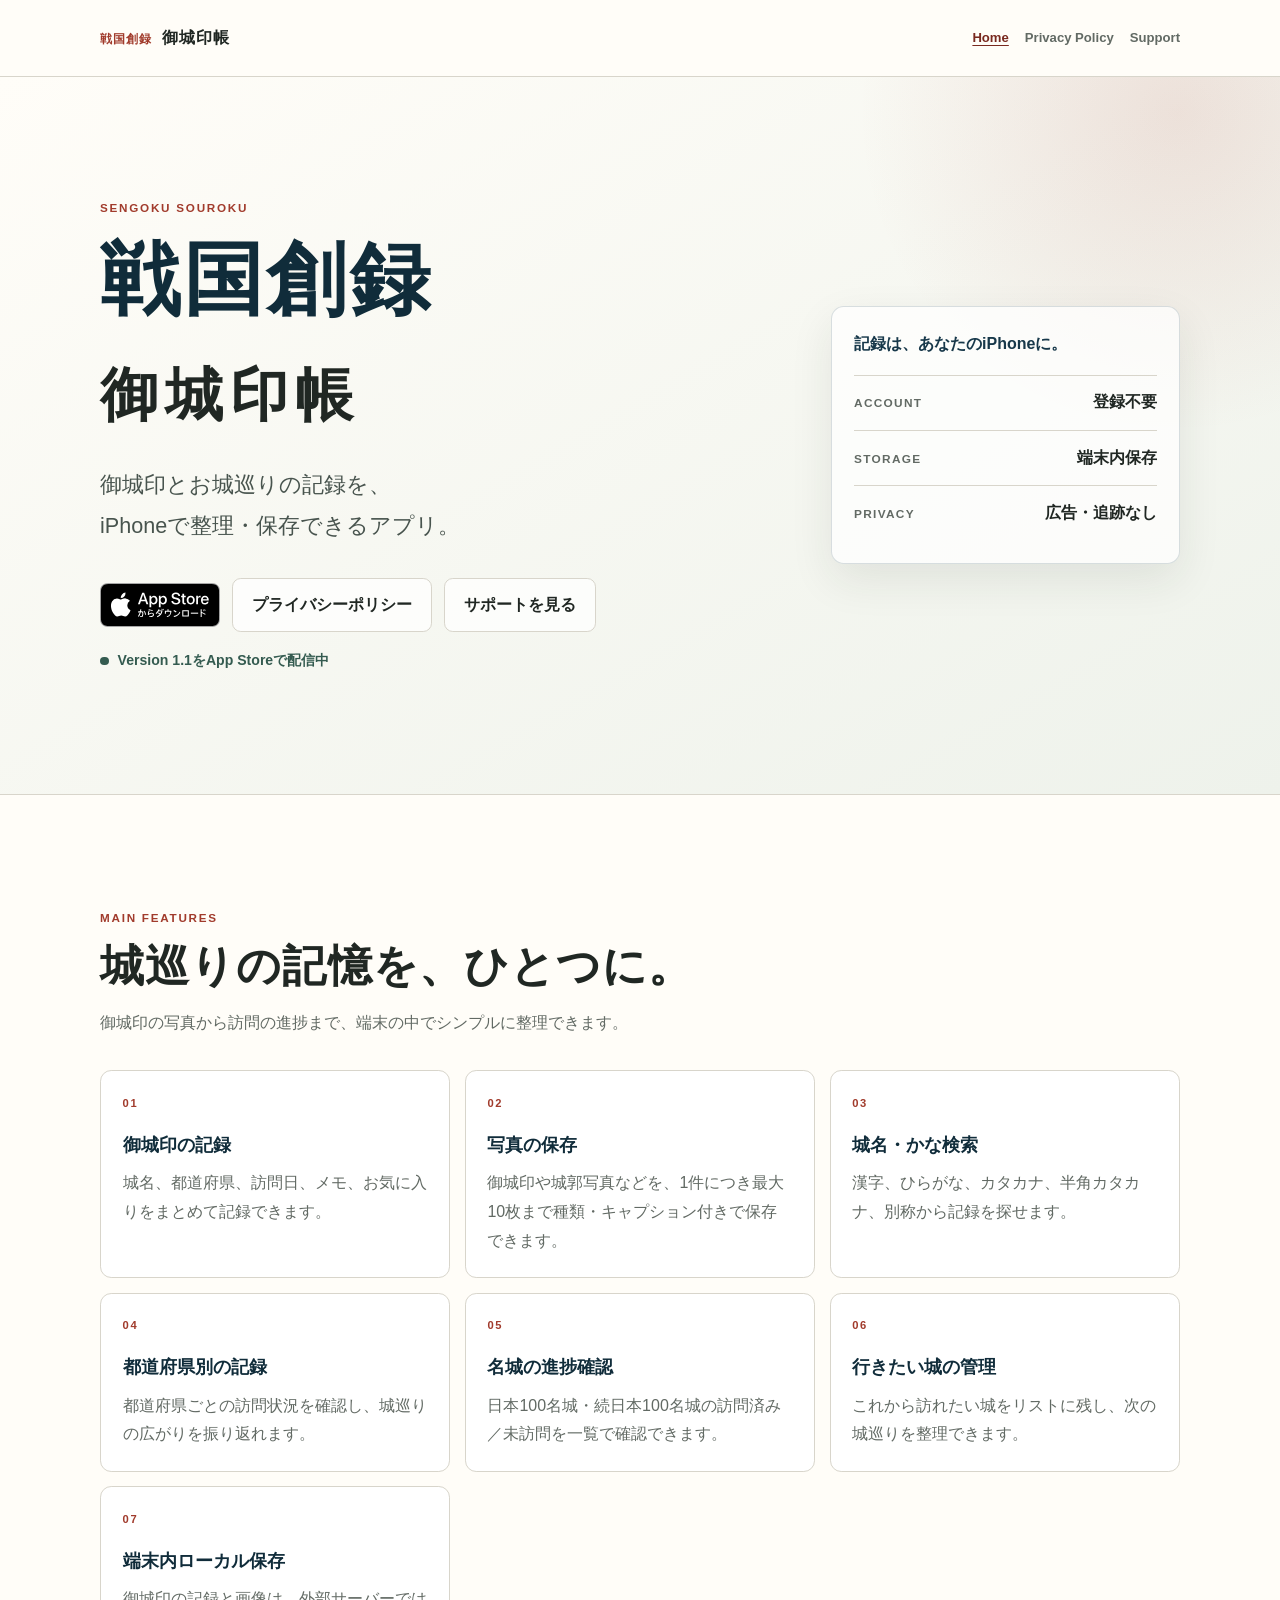
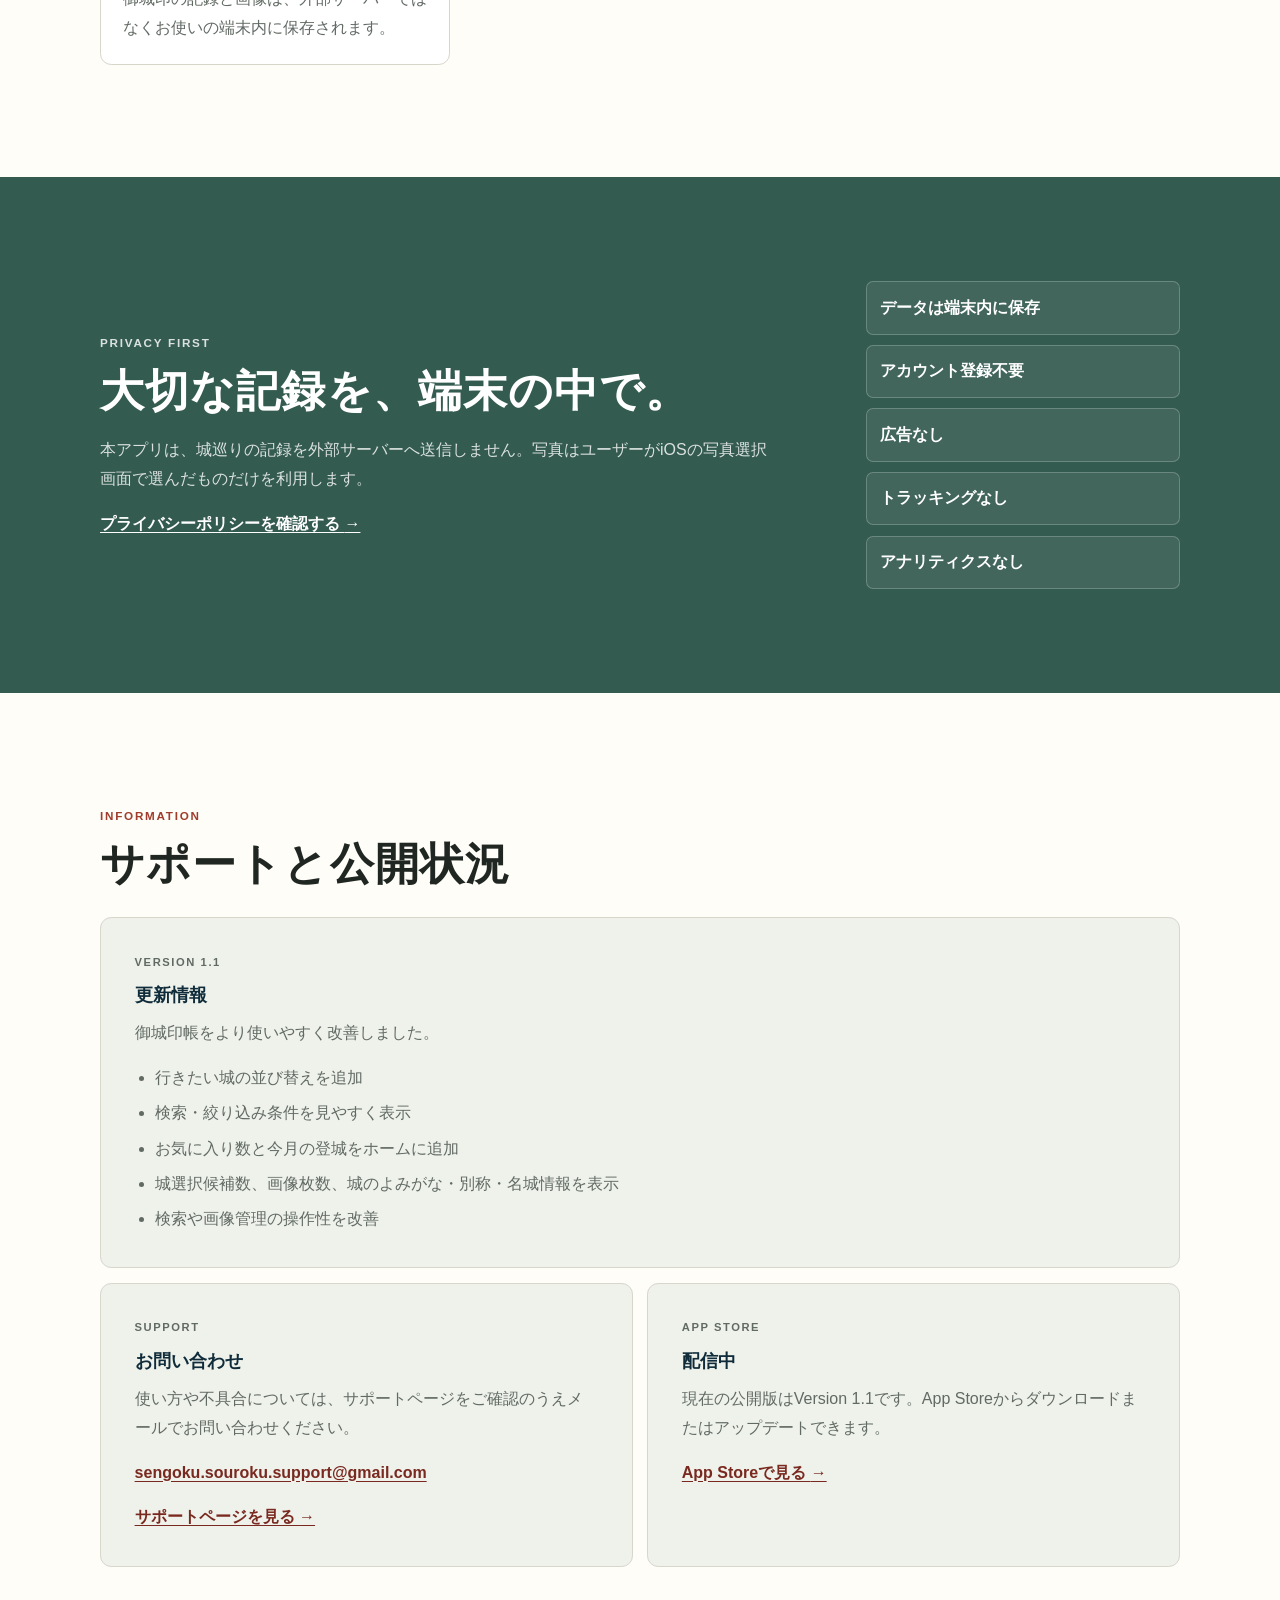
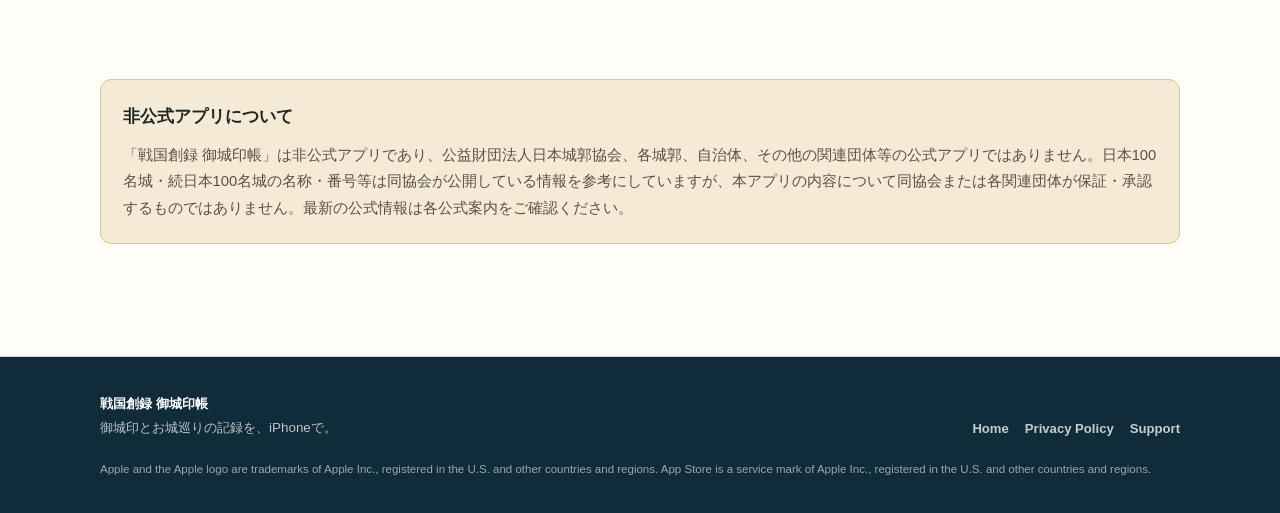
==== commit decc8204: "feat: use official app store badge" ====
--- a/index.html
+++ b/index.html
@@ -31,7 +31,9 @@
             <h1>戦国創録<br><span>御城印帳</span></h1>
             <p class="hero-lead">御城印とお城巡りの記録を、<br class="wide-break">iPhoneで整理・保存できるアプリ。</p>
             <div class="hero-actions" aria-label="主要な案内">
-              <a class="button button-primary" href="https://apps.apple.com/jp/app/id6801572125">App Storeで見る</a>
+              <a class="app-store-badge" href="https://apps.apple.com/jp/app/id6801572125" target="_blank" rel="noopener noreferrer">
+                <img src="assets/Download_on_the_App_Store_Badge_JP_RGB_blk_100317.svg" alt="App Storeからダウンロード">
+              </a>
               <a class="button button-secondary" href="privacy.html">プライバシーポリシー</a>
               <a class="button button-secondary" href="support.html">サポートを見る</a>
             </div>
@@ -178,6 +180,7 @@
           <a href="privacy.html">Privacy Policy</a>
           <a href="support.html">Support</a>
         </nav>
+        <p class="apple-trademark-credit">Apple and the Apple logo are trademarks of Apple Inc., registered in the U.S. and other countries and regions. App Store is a service mark of Apple Inc., registered in the U.S. and other countries and regions.</p>
       </div>
     </footer>
   </body>
--- a/style.css
+++ b/style.css
@@ -199,6 +199,21 @@
   margin-top: 2rem;
 }
 
+.app-store-badge {
+  display: inline-flex;
+  align-self: flex-start;
+  min-height: 44px;
+  align-items: center;
+  justify-content: center;
+}
+
+.app-store-badge img {
+  display: block;
+  width: auto;
+  height: 44px;
+  max-width: 100%;
+}
+
 .button {
   display: inline-flex;
   min-height: 3.1rem;
@@ -593,6 +608,12 @@
   color: var(--white);
 }
 
+.apple-trademark-credit {
+  color: rgb(255 255 255 / 58%);
+  font-size: 0.72rem;
+  line-height: 1.6;
+}
+
 @media (min-width: 560px) {
   .shell {
     width: min(calc(100% - 2rem), 1080px);
@@ -612,6 +633,10 @@
     flex-wrap: wrap;
   }
 
+  .app-store-badge {
+    align-self: auto;
+  }
+
   .wide-break {
     display: initial;
   }
@@ -628,6 +653,10 @@
   .footer-inner {
     align-items: end;
     grid-template-columns: 1fr auto;
+  }
+
+  .apple-trademark-credit {
+    grid-column: 1 / -1;
   }
 }
 
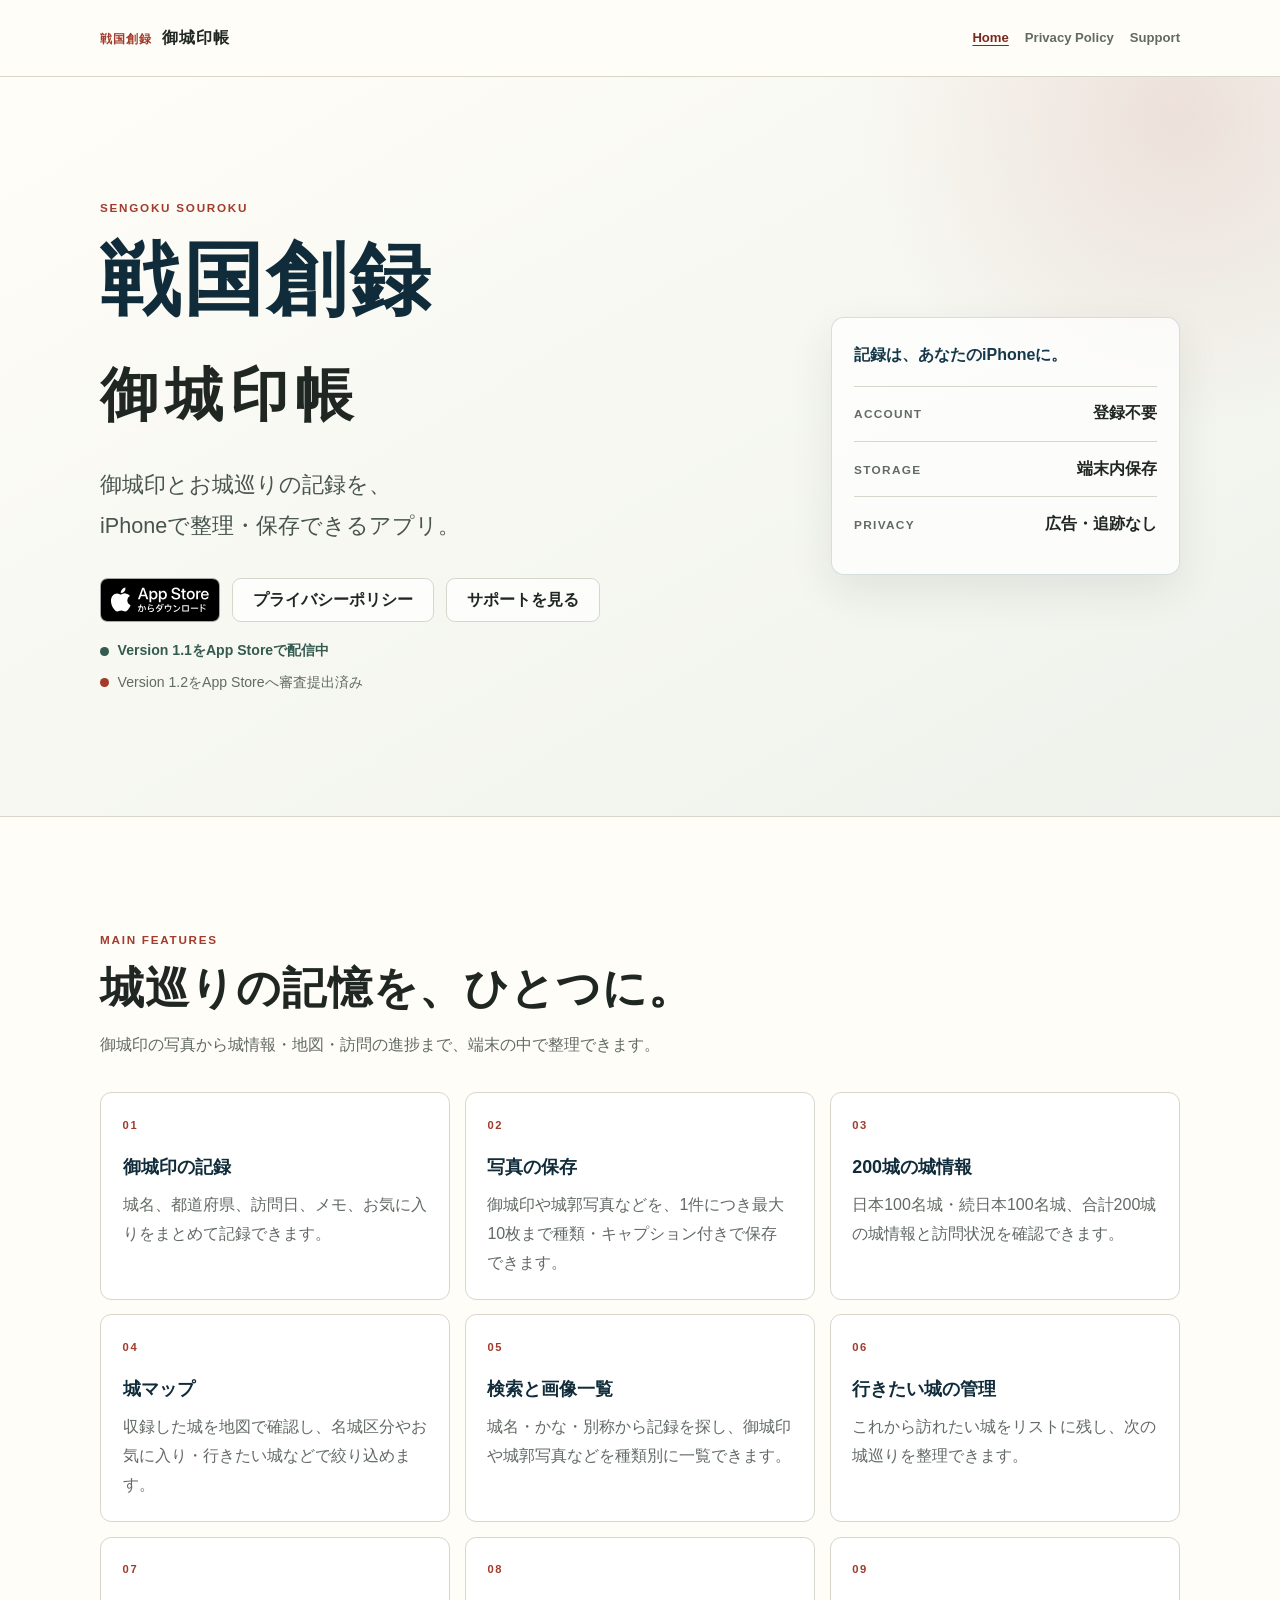
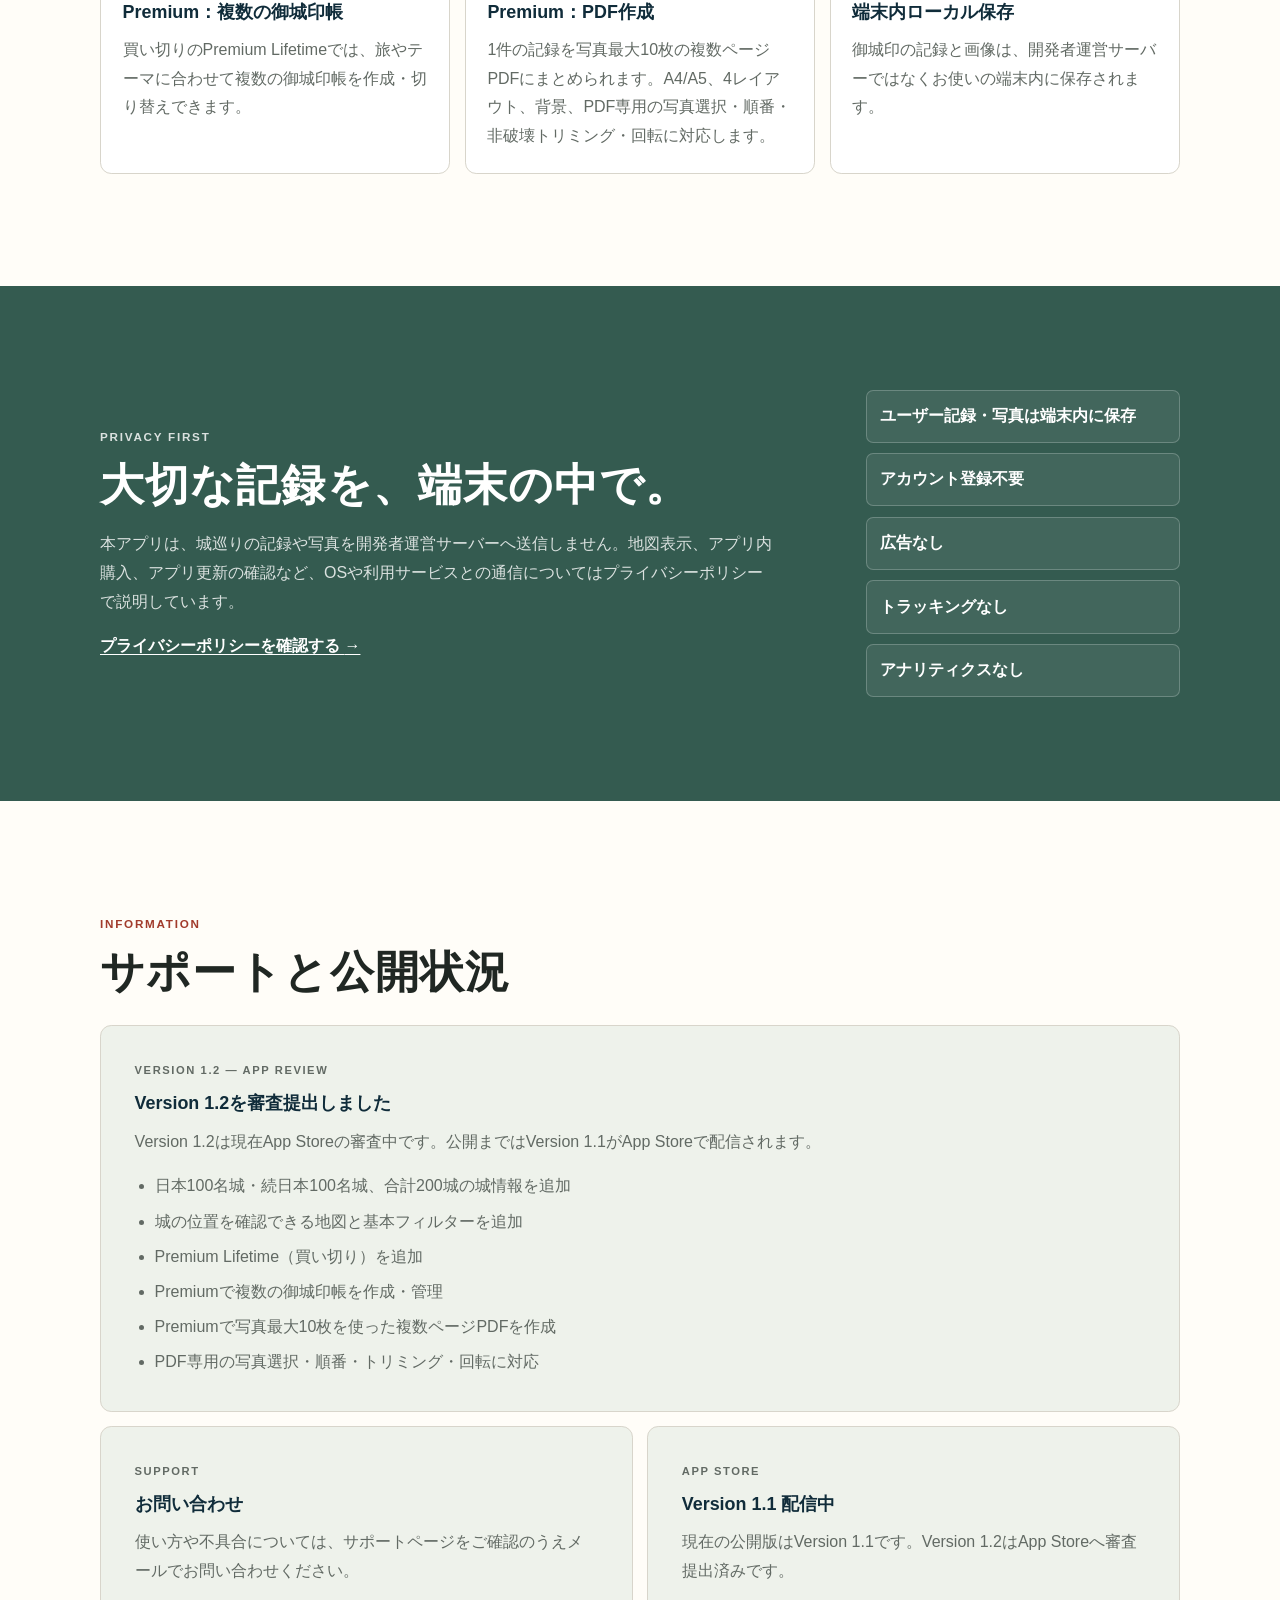
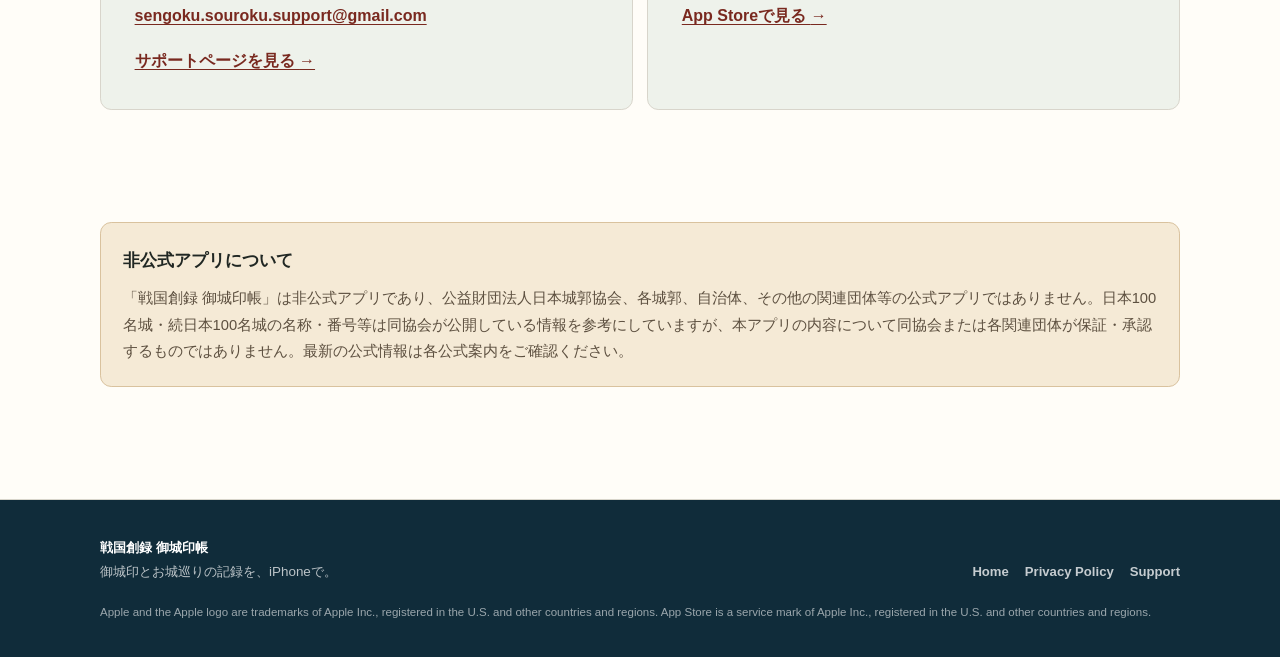
==== commit 926995d2: "site: update homepage for version 1.2 review" ====
--- a/index.html
+++ b/index.html
@@ -39,24 +39,16 @@
             </div>
             <ul class="release-status" aria-label="公開状況">
               <li class="status-live"><span class="status-dot" aria-hidden="true"></span>Version 1.1をApp Storeで配信中</li>
+              <li><span class="status-dot" aria-hidden="true"></span>Version 1.2をApp Storeへ審査提出済み</li>
             </ul>
           </div>
 
           <aside class="hero-facts" aria-label="アプリの特徴">
             <p class="hero-facts-title">記録は、あなたのiPhoneに。</p>
             <dl>
-              <div>
-                <dt>Account</dt>
-                <dd>登録不要</dd>
-              </div>
-              <div>
-                <dt>Storage</dt>
-                <dd>端末内保存</dd>
-              </div>
-              <div>
-                <dt>Privacy</dt>
-                <dd>広告・追跡なし</dd>
-              </div>
+              <div><dt>Account</dt><dd>登録不要</dd></div>
+              <div><dt>Storage</dt><dd>端末内保存</dd></div>
+              <div><dt>Privacy</dt><dd>広告・追跡なし</dd></div>
             </dl>
           </aside>
         </div>
@@ -66,45 +58,19 @@
         <header class="section-heading">
           <p class="eyebrow">MAIN FEATURES</p>
           <h2 id="features-heading">城巡りの記憶を、ひとつに。</h2>
-          <p>御城印の写真から訪問の進捗まで、端末の中でシンプルに整理できます。</p>
+          <p>御城印の写真から城情報・地図・訪問の進捗まで、端末の中で整理できます。</p>
         </header>
 
         <div class="feature-grid">
-          <article class="feature-card">
-            <span class="feature-number">01</span>
-            <h3>御城印の記録</h3>
-            <p>城名、都道府県、訪問日、メモ、お気に入りをまとめて記録できます。</p>
-          </article>
-          <article class="feature-card">
-            <span class="feature-number">02</span>
-            <h3>写真の保存</h3>
-            <p>御城印や城郭写真などを、1件につき最大10枚まで種類・キャプション付きで保存できます。</p>
-          </article>
-          <article class="feature-card">
-            <span class="feature-number">03</span>
-            <h3>城名・かな検索</h3>
-            <p>漢字、ひらがな、カタカナ、半角カタカナ、別称から記録を探せます。</p>
-          </article>
-          <article class="feature-card">
-            <span class="feature-number">04</span>
-            <h3>都道府県別の記録</h3>
-            <p>都道府県ごとの訪問状況を確認し、城巡りの広がりを振り返れます。</p>
-          </article>
-          <article class="feature-card">
-            <span class="feature-number">05</span>
-            <h3>名城の進捗確認</h3>
-            <p>日本100名城・続日本100名城の訪問済み／未訪問を一覧で確認できます。</p>
-          </article>
-          <article class="feature-card">
-            <span class="feature-number">06</span>
-            <h3>行きたい城の管理</h3>
-            <p>これから訪れたい城をリストに残し、次の城巡りを整理できます。</p>
-          </article>
-          <article class="feature-card feature-card-wide">
-            <span class="feature-number">07</span>
-            <h3>端末内ローカル保存</h3>
-            <p>御城印の記録と画像は、外部サーバーではなくお使いの端末内に保存されます。</p>
-          </article>
+          <article class="feature-card"><span class="feature-number">01</span><h3>御城印の記録</h3><p>城名、都道府県、訪問日、メモ、お気に入りをまとめて記録できます。</p></article>
+          <article class="feature-card"><span class="feature-number">02</span><h3>写真の保存</h3><p>御城印や城郭写真などを、1件につき最大10枚まで種類・キャプション付きで保存できます。</p></article>
+          <article class="feature-card"><span class="feature-number">03</span><h3>200城の城情報</h3><p>日本100名城・続日本100名城、合計200城の城情報と訪問状況を確認できます。</p></article>
+          <article class="feature-card"><span class="feature-number">04</span><h3>城マップ</h3><p>収録した城を地図で確認し、名城区分やお気に入り・行きたい城などで絞り込めます。</p></article>
+          <article class="feature-card"><span class="feature-number">05</span><h3>検索と画像一覧</h3><p>城名・かな・別称から記録を探し、御城印や城郭写真などを種類別に一覧できます。</p></article>
+          <article class="feature-card"><span class="feature-number">06</span><h3>行きたい城の管理</h3><p>これから訪れたい城をリストに残し、次の城巡りを整理できます。</p></article>
+          <article class="feature-card"><span class="feature-number">07</span><h3>Premium：複数の御城印帳</h3><p>買い切りのPremium Lifetimeでは、旅やテーマに合わせて複数の御城印帳を作成・切り替えできます。</p></article>
+          <article class="feature-card"><span class="feature-number">08</span><h3>Premium：PDF作成</h3><p>1件の記録を写真最大10枚の複数ページPDFにまとめられます。A4/A5、4レイアウト、背景、PDF専用の写真選択・順番・非破壊トリミング・回転に対応します。</p></article>
+          <article class="feature-card feature-card-wide"><span class="feature-number">09</span><h3>端末内ローカル保存</h3><p>御城印の記録と画像は、開発者運営サーバーではなくお使いの端末内に保存されます。</p></article>
         </div>
       </section>
 
@@ -113,11 +79,11 @@
           <div>
             <p class="eyebrow eyebrow-light">PRIVACY FIRST</p>
             <h2 id="privacy-heading">大切な記録を、端末の中で。</h2>
-            <p>本アプリは、城巡りの記録を外部サーバーへ送信しません。写真はユーザーがiOSの写真選択画面で選んだものだけを利用します。</p>
+            <p>本アプリは、城巡りの記録や写真を開発者運営サーバーへ送信しません。地図表示、アプリ内購入、アプリ更新の確認など、OSや利用サービスとの通信についてはプライバシーポリシーで説明しています。</p>
             <a class="text-link-light" href="privacy.html">プライバシーポリシーを確認する <span aria-hidden="true">→</span></a>
           </div>
           <ul class="privacy-points" aria-label="プライバシー上の特徴">
-            <li>データは端末内に保存</li>
+            <li>ユーザー記録・写真は端末内に保存</li>
             <li>アカウント登録不要</li>
             <li>広告なし</li>
             <li>トラッキングなし</li>
@@ -134,15 +100,16 @@
 
         <div class="information-grid">
           <article class="information-card information-card-wide">
-            <p class="card-kicker">VERSION 1.1</p>
-            <h3>更新情報</h3>
-            <p>御城印帳をより使いやすく改善しました。</p>
+            <p class="card-kicker">VERSION 1.2 — APP REVIEW</p>
+            <h3>Version 1.2を審査提出しました</h3>
+            <p>Version 1.2は現在App Storeの審査中です。公開まではVersion 1.1がApp Storeで配信されます。</p>
             <ul class="release-notes">
-              <li>行きたい城の並び替えを追加</li>
-              <li>検索・絞り込み条件を見やすく表示</li>
-              <li>お気に入り数と今月の登城をホームに追加</li>
-              <li>城選択候補数、画像枚数、城のよみがな・別称・名城情報を表示</li>
-              <li>検索や画像管理の操作性を改善</li>
+              <li>日本100名城・続日本100名城、合計200城の城情報を追加</li>
+              <li>城の位置を確認できる地図と基本フィルターを追加</li>
+              <li>Premium Lifetime（買い切り）を追加</li>
+              <li>Premiumで複数の御城印帳を作成・管理</li>
+              <li>Premiumで写真最大10枚を使った複数ページPDFを作成</li>
+              <li>PDF専用の写真選択・順番・トリミング・回転に対応</li>
             </ul>
           </article>
 
@@ -156,8 +123,8 @@
 
           <article class="information-card">
             <p class="card-kicker">APP STORE</p>
-            <h3>配信中</h3>
-            <p>現在の公開版はVersion 1.1です。App Storeからダウンロードまたはアップデートできます。</p>
+            <h3>Version 1.1 配信中</h3>
+            <p>現在の公開版はVersion 1.1です。Version 1.2はApp Storeへ審査提出済みです。</p>
             <a class="text-link" href="https://apps.apple.com/jp/app/id6801572125">App Storeで見る <span aria-hidden="true">→</span></a>
           </article>
         </div>
@@ -171,15 +138,8 @@
 
     <footer class="site-footer">
       <div class="shell footer-inner">
-        <div>
-          <p class="footer-brand">戦国創録 御城印帳</p>
-          <p>御城印とお城巡りの記録を、iPhoneで。</p>
-        </div>
-        <nav class="footer-nav" aria-label="フッター案内">
-          <a href="index.html">Home</a>
-          <a href="privacy.html">Privacy Policy</a>
-          <a href="support.html">Support</a>
-        </nav>
+        <div><p class="footer-brand">戦国創録 御城印帳</p><p>御城印とお城巡りの記録を、iPhoneで。</p></div>
+        <nav class="footer-nav" aria-label="フッター案内"><a href="index.html">Home</a><a href="privacy.html">Privacy Policy</a><a href="support.html">Support</a></nav>
         <p class="apple-trademark-credit">Apple and the Apple logo are trademarks of Apple Inc., registered in the U.S. and other countries and regions. App Store is a service mark of Apple Inc., registered in the U.S. and other countries and regions.</p>
       </div>
     </footer>
--- a/style.css
+++ b/style.css
@@ -214,6 +214,11 @@
   max-width: 100%;
 }
 
+.hero-actions .button {
+  min-height: 44px;
+  padding: 0 1.25rem;
+}
+
 .button {
   display: inline-flex;
   min-height: 3.1rem;
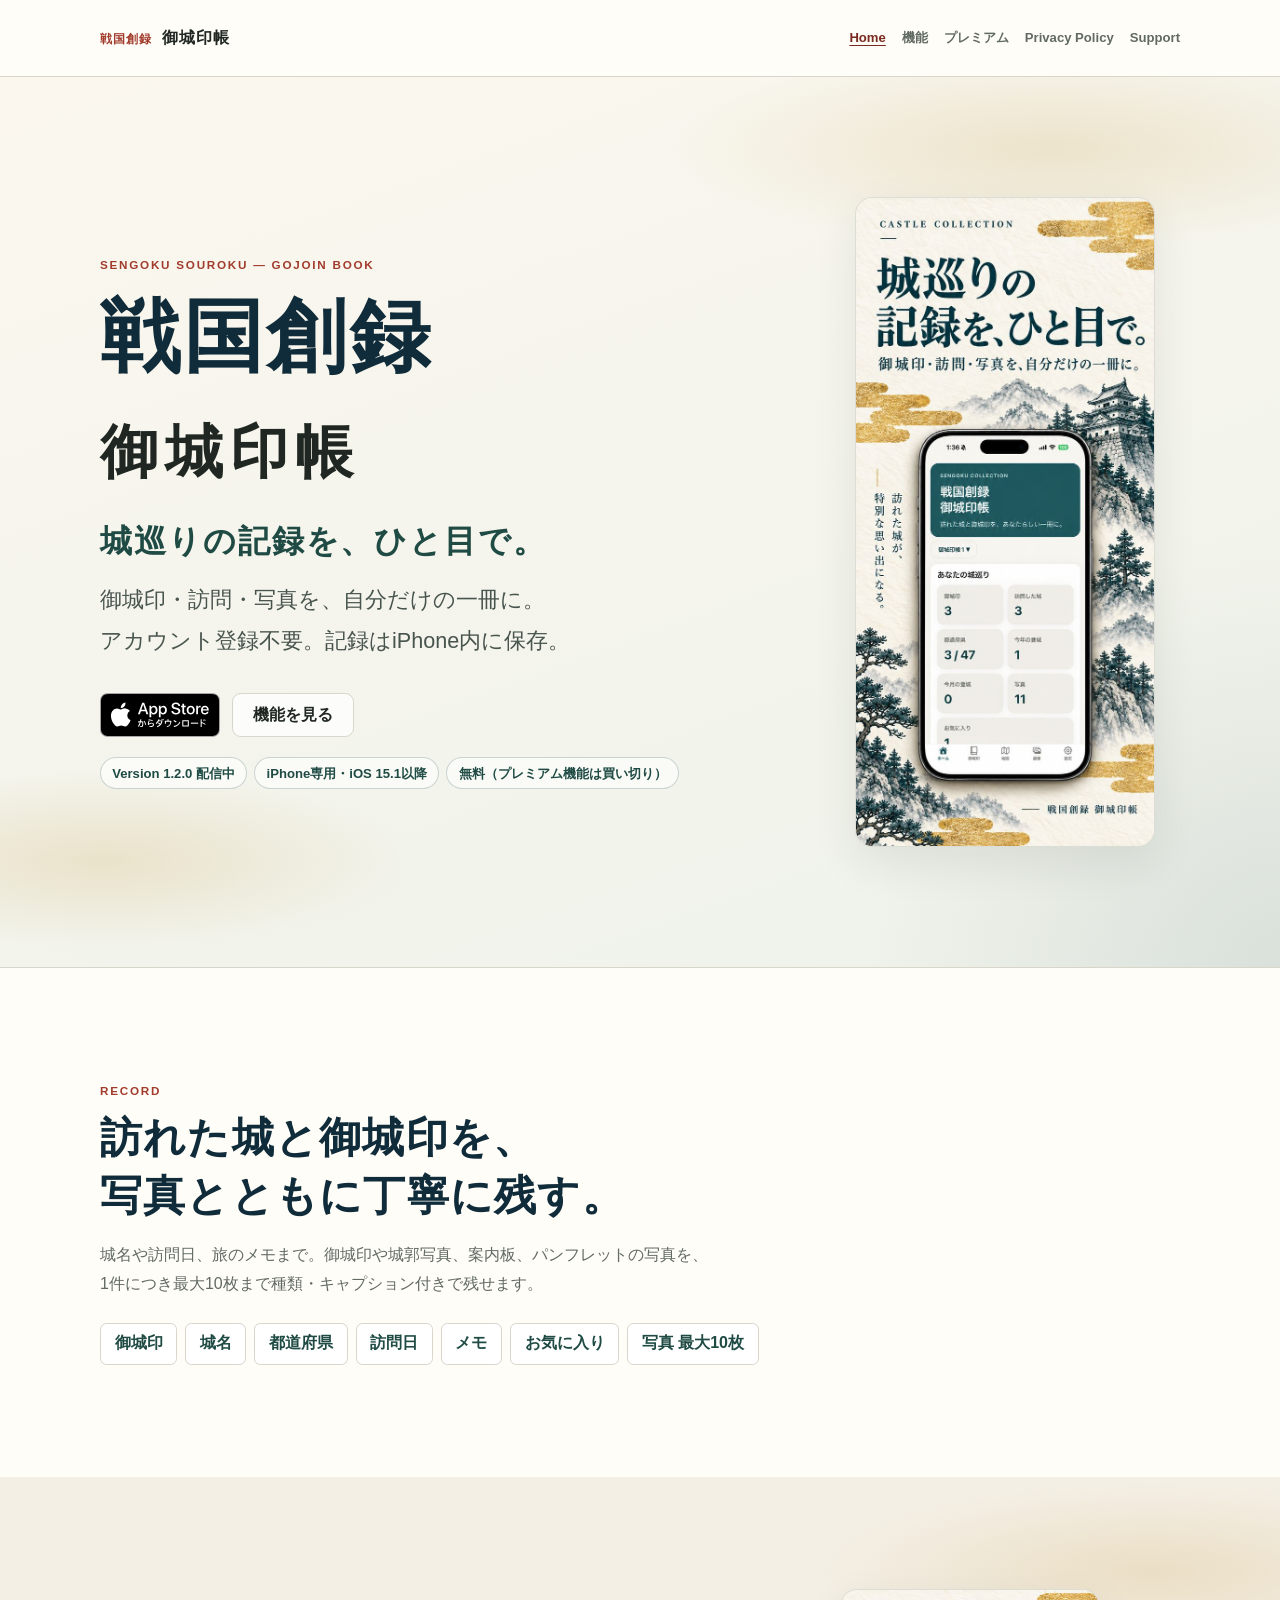
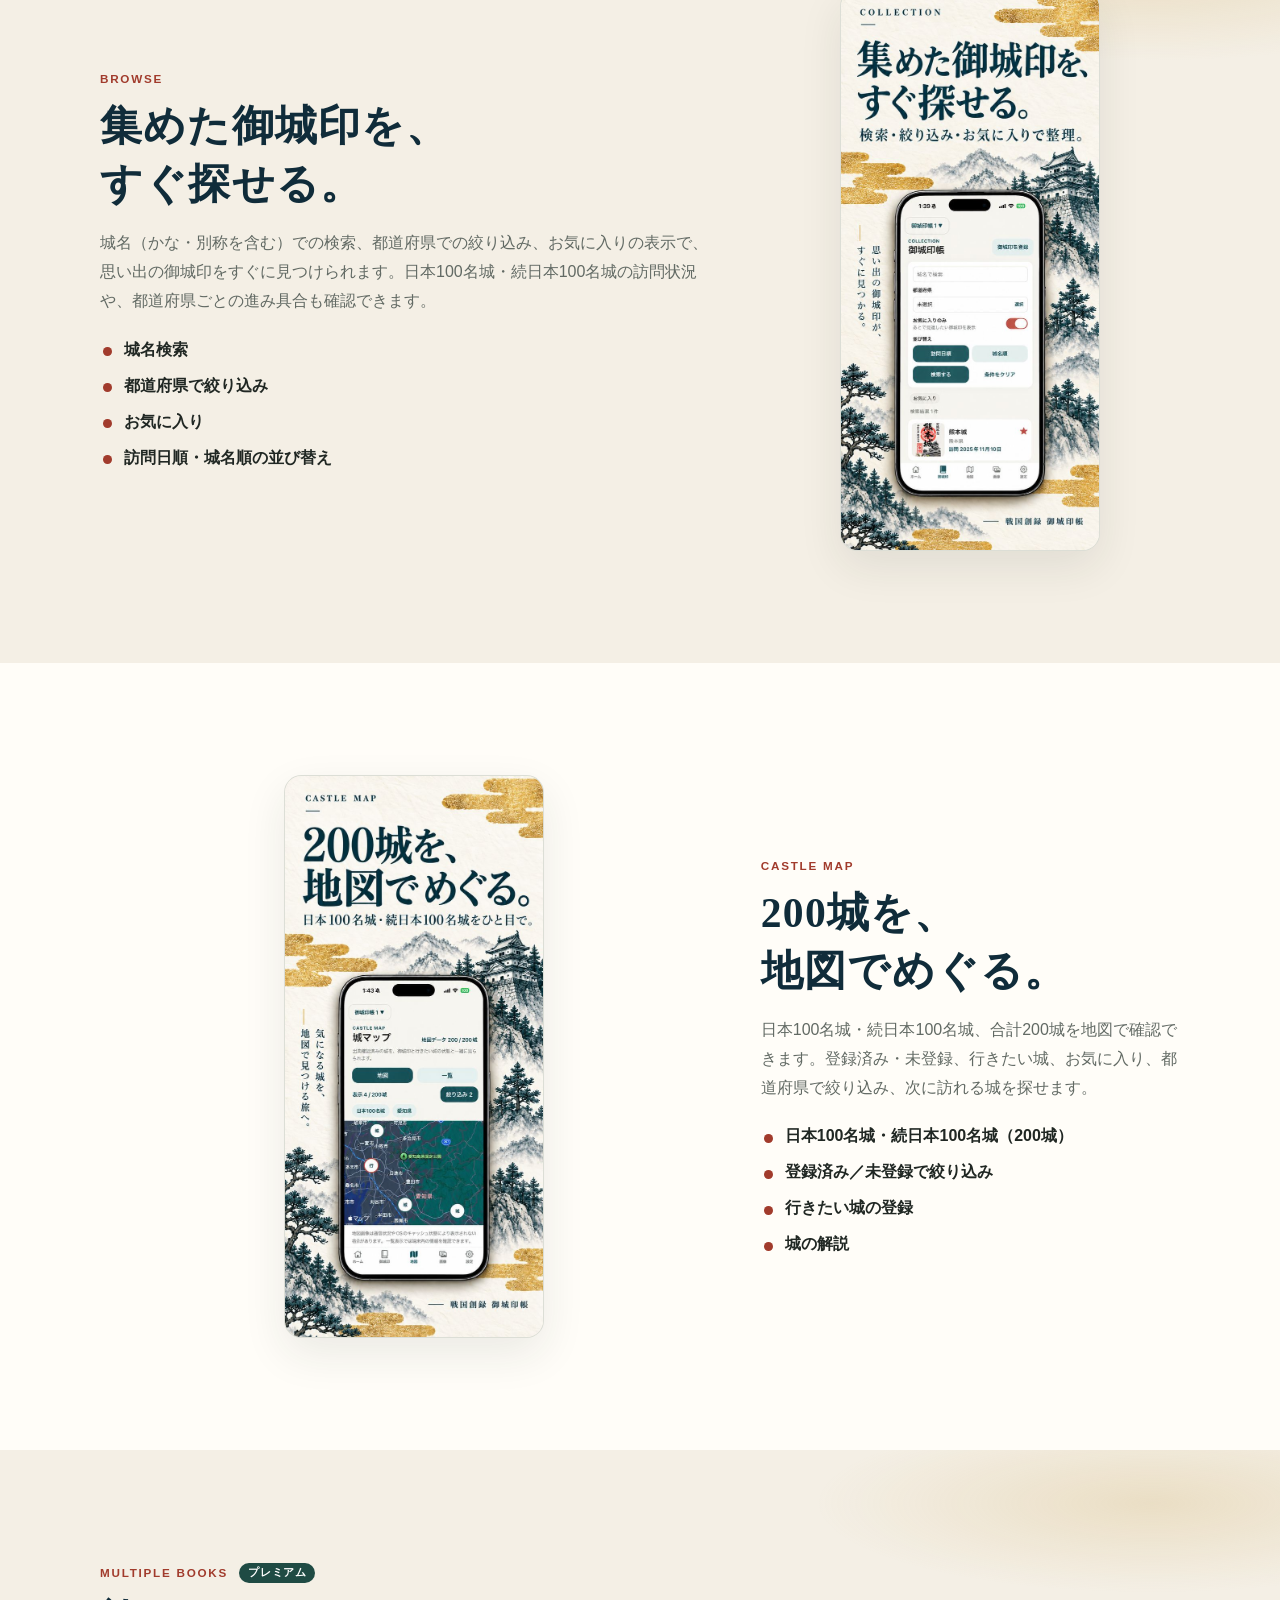
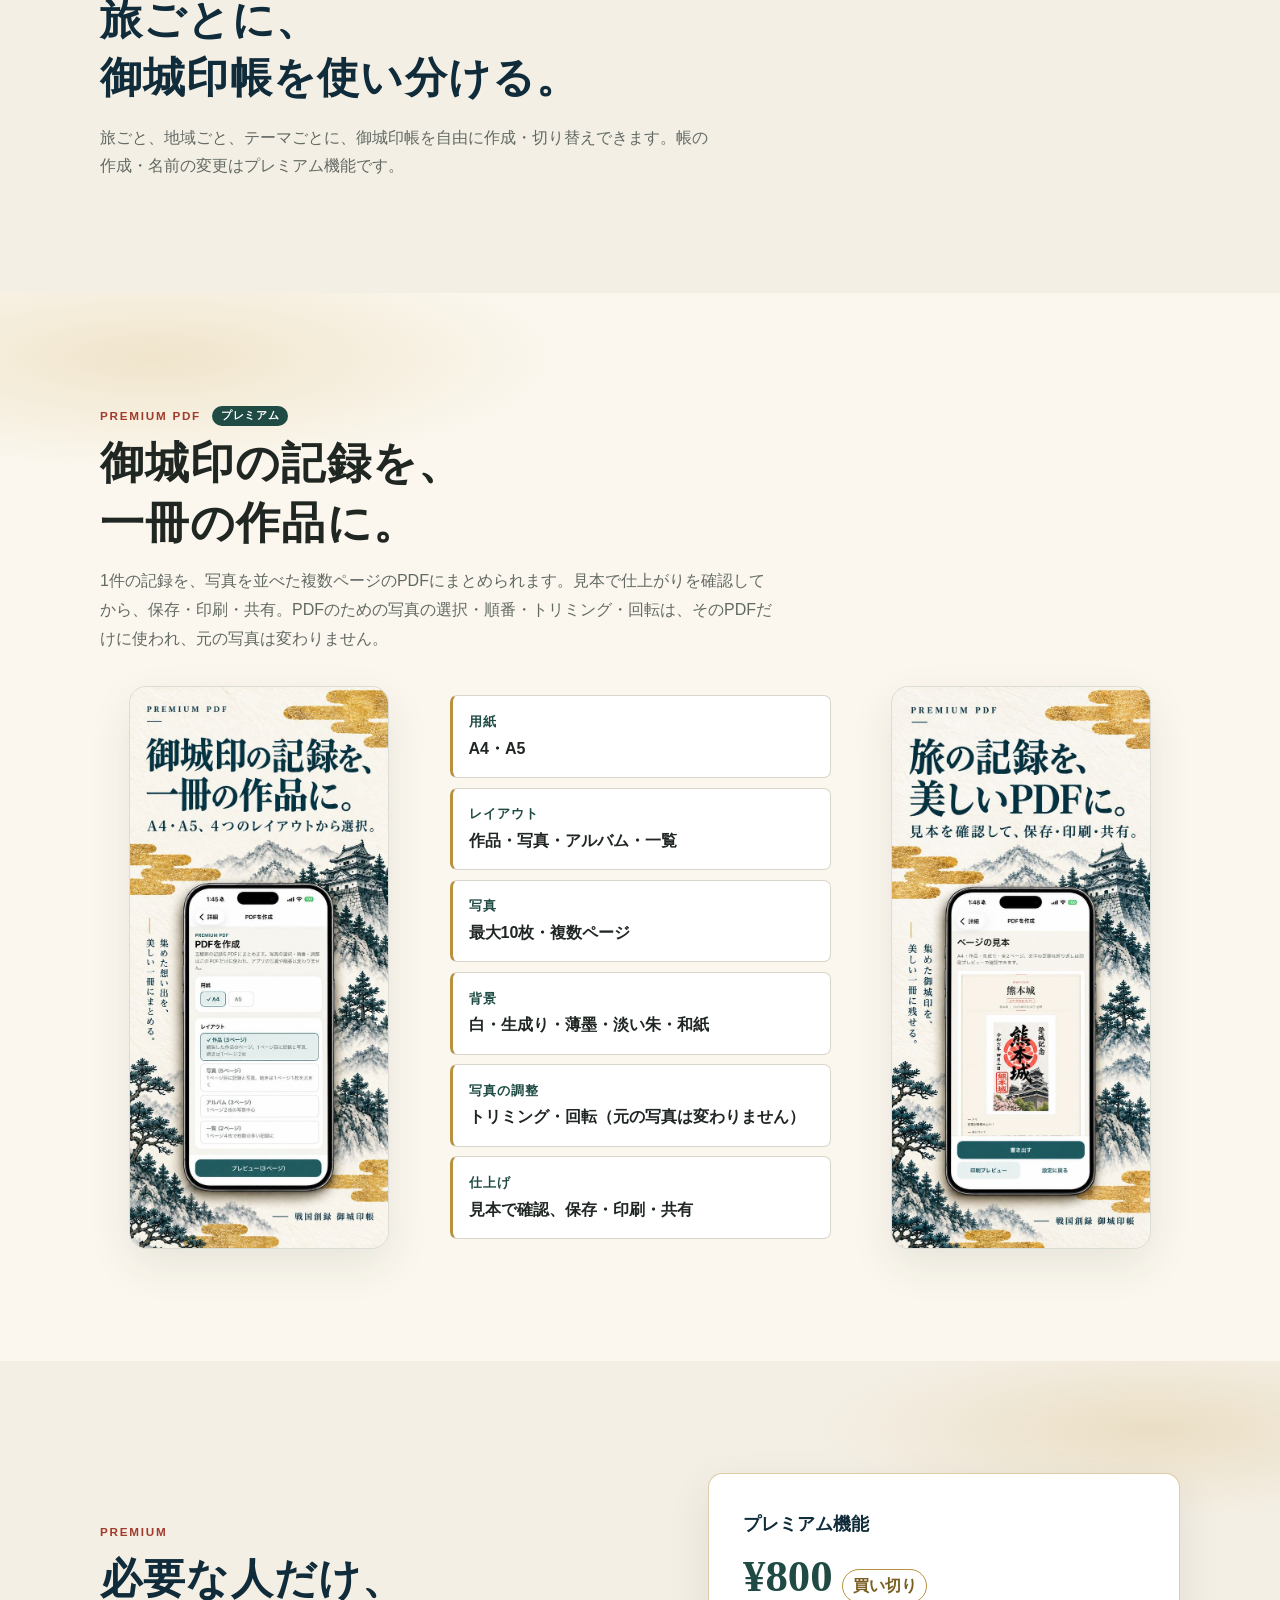
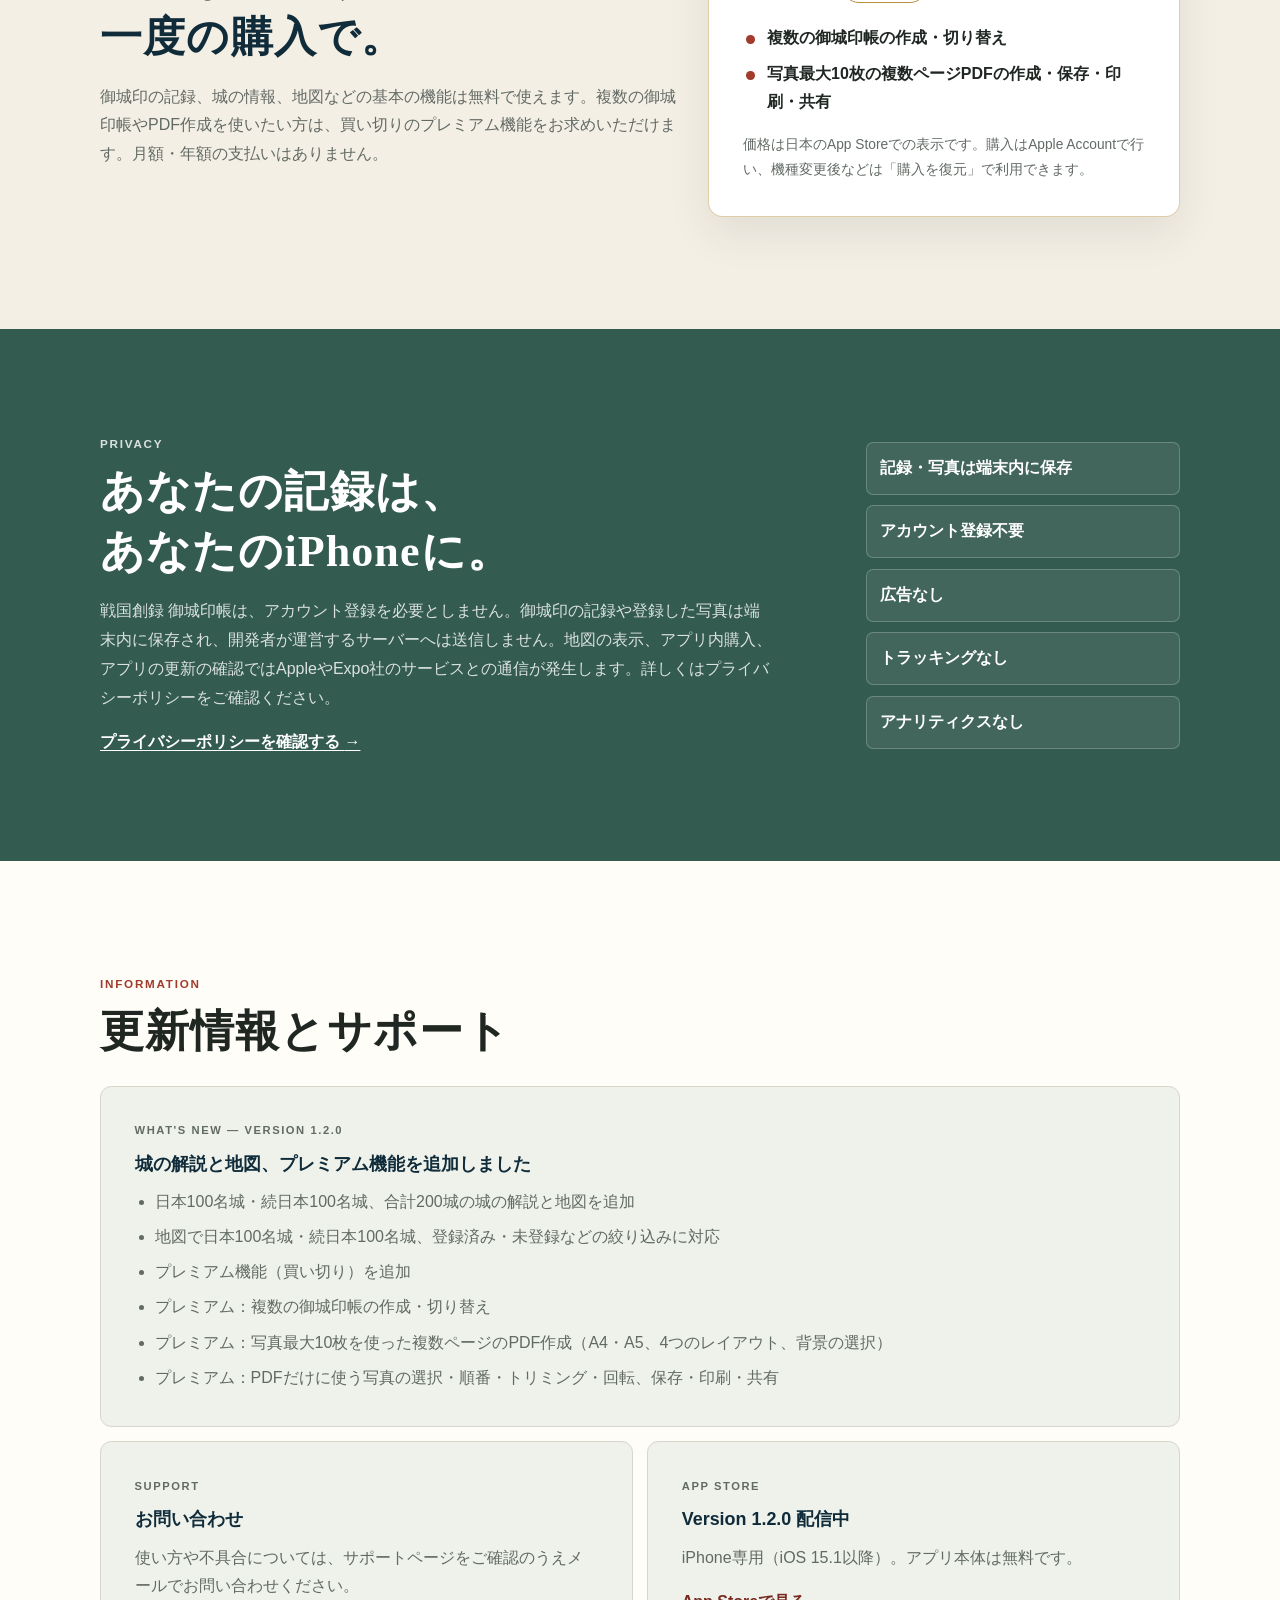
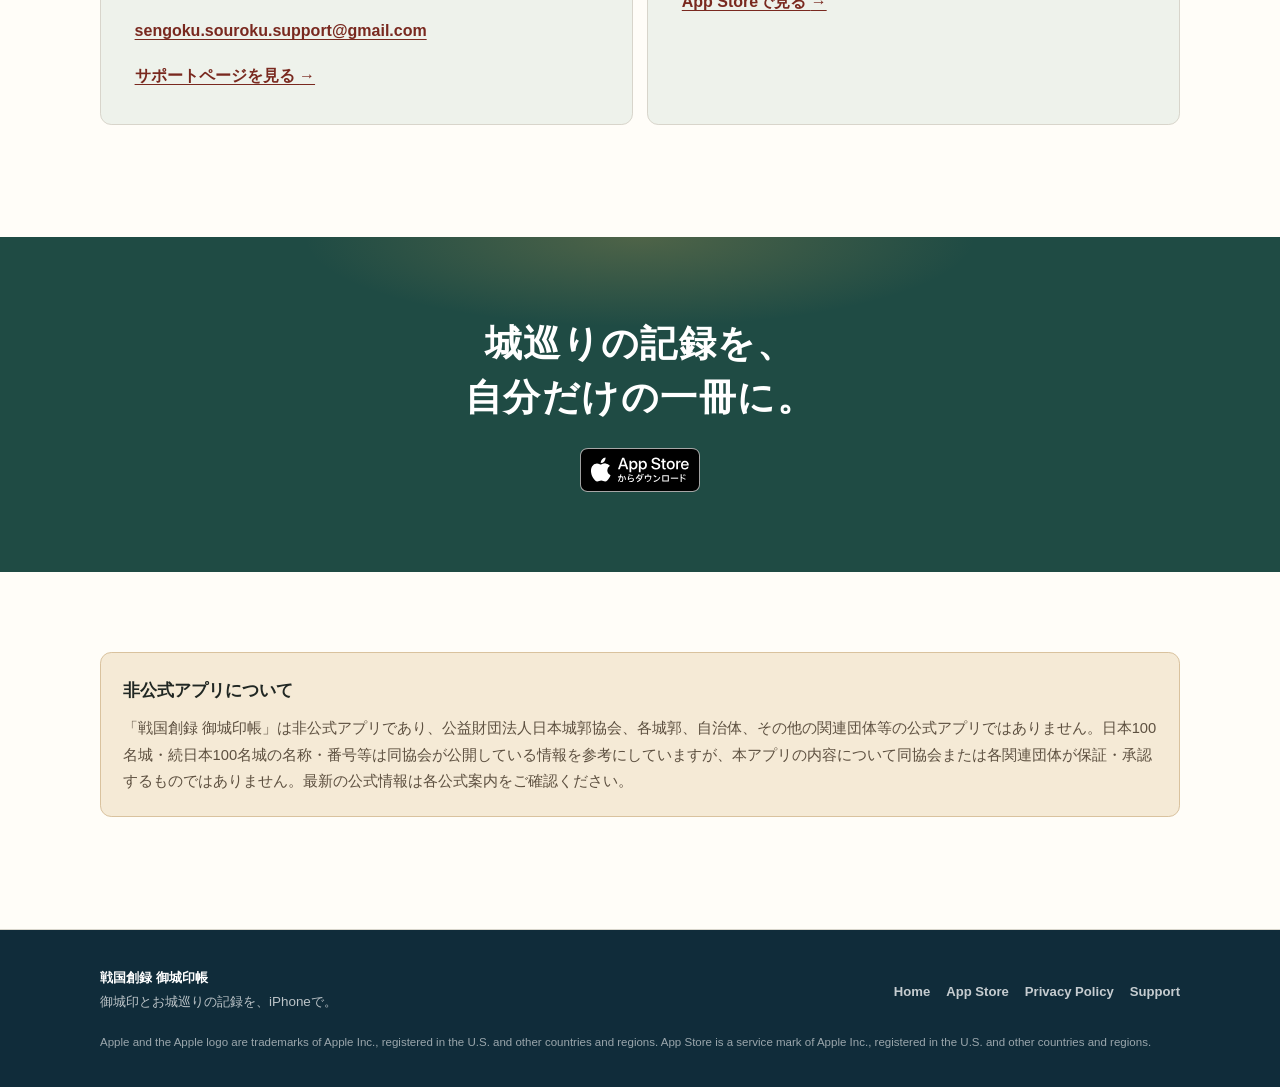
==== commit f18dc6a1: "Update website for App Store v1.2.0 release Co-Authored-By: Claude Opus 5.5 <noreply@anthropic.com>" ====
--- a/index.html
+++ b/index.html
@@ -3,8 +3,18 @@
   <head>
     <meta charset="utf-8">
     <meta name="viewport" content="width=device-width, initial-scale=1">
-    <meta name="description" content="御城印とお城巡りの記録をiPhoneで整理・保存できるアプリ、戦国創録 御城印帳の公式案内サイトです。">
-    <title>戦国創録 御城印帳</title>
+    <title>戦国創録 御城印帳 | 御城印・城巡り記録アプリ</title>
+    <meta name="description" content="御城印、訪問日、写真をiPhoneに記録。日本100名城・続日本100名城の地図、複数の御城印帳、PDF作成にも対応。アカウント登録不要で、記録は端末内に保存されます。">
+    <meta name="apple-itunes-app" content="app-id=6801572125">
+    <link rel="canonical" href="https://sengoku-souroku.github.io/sengoku-gojoin-site/">
+    <meta property="og:type" content="website">
+    <meta property="og:locale" content="ja_JP">
+    <meta property="og:site_name" content="戦国創録 御城印帳">
+    <meta property="og:title" content="戦国創録 御城印帳 | 御城印・城巡り記録アプリ">
+    <meta property="og:description" content="御城印・訪問・写真を、自分だけの一冊に。アカウント登録不要、記録はiPhone内に保存。">
+    <meta property="og:url" content="https://sengoku-souroku.github.io/sengoku-gojoin-site/">
+    <meta property="og:image" content="https://sengoku-souroku.github.io/sengoku-gojoin-site/assets/screens/home.jpg">
+    <meta name="twitter:card" content="summary">
     <link rel="stylesheet" href="style.css">
   </head>
   <body>
@@ -17,6 +27,8 @@
         </a>
         <nav class="header-nav" aria-label="ページ案内">
           <a aria-current="page" href="index.html">Home</a>
+          <a href="#features">機能</a>
+          <a href="#premium">プレミアム</a>
           <a href="privacy.html">Privacy Policy</a>
           <a href="support.html">Support</a>
         </nav>
@@ -24,66 +36,153 @@
     </header>
 
     <main id="main">
-      <section class="product-hero">
+      <section class="product-hero" aria-labelledby="hero-heading">
         <div class="shell hero-layout">
           <div class="hero-copy">
-            <p class="eyebrow">SENGOKU SOUROKU</p>
-            <h1>戦国創録<br><span>御城印帳</span></h1>
-            <p class="hero-lead">御城印とお城巡りの記録を、<br class="wide-break">iPhoneで整理・保存できるアプリ。</p>
-            <div class="hero-actions" aria-label="主要な案内">
+            <p class="eyebrow">SENGOKU SOUROKU — GOJOIN BOOK</p>
+            <h1 id="hero-heading">戦国創録<br><span>御城印帳</span></h1>
+            <p class="hero-tagline">城巡りの記録を、ひと目で。</p>
+            <p class="hero-lead">御城印・訪問・写真を、自分だけの一冊に。<br class="wide-break">アカウント登録不要。記録はiPhone内に保存。</p>
+            <div class="hero-actions" aria-label="ダウンロード">
               <a class="app-store-badge" href="https://apps.apple.com/jp/app/id6801572125" target="_blank" rel="noopener noreferrer">
-                <img src="assets/Download_on_the_App_Store_Badge_JP_RGB_blk_100317.svg" alt="App Storeからダウンロード">
+                <img src="assets/Download_on_the_App_Store_Badge_JP_RGB_blk_100317.svg" alt="App Storeでダウンロード" width="132" height="44">
               </a>
-              <a class="button button-secondary" href="privacy.html">プライバシーポリシー</a>
-              <a class="button button-secondary" href="support.html">サポートを見る</a>
+              <a class="button button-secondary" href="#features">機能を見る</a>
             </div>
-            <ul class="release-status" aria-label="公開状況">
-              <li class="status-live"><span class="status-dot" aria-hidden="true"></span>Version 1.1をApp Storeで配信中</li>
-              <li><span class="status-dot" aria-hidden="true"></span>Version 1.2をApp Storeへ審査提出済み</li>
-            </ul>
-          </div>
-
-          <aside class="hero-facts" aria-label="アプリの特徴">
-            <p class="hero-facts-title">記録は、あなたのiPhoneに。</p>
-            <dl>
-              <div><dt>Account</dt><dd>登録不要</dd></div>
-              <div><dt>Storage</dt><dd>端末内保存</dd></div>
-              <div><dt>Privacy</dt><dd>広告・追跡なし</dd></div>
-            </dl>
-          </aside>
-        </div>
-      </section>
-
-      <section class="section shell" aria-labelledby="features-heading">
-        <header class="section-heading">
-          <p class="eyebrow">MAIN FEATURES</p>
-          <h2 id="features-heading">城巡りの記憶を、ひとつに。</h2>
-          <p>御城印の写真から城情報・地図・訪問の進捗まで、端末の中で整理できます。</p>
-        </header>
-
-        <div class="feature-grid">
-          <article class="feature-card"><span class="feature-number">01</span><h3>御城印の記録</h3><p>城名、都道府県、訪問日、メモ、お気に入りをまとめて記録できます。</p></article>
-          <article class="feature-card"><span class="feature-number">02</span><h3>写真の保存</h3><p>御城印や城郭写真などを、1件につき最大10枚まで種類・キャプション付きで保存できます。</p></article>
-          <article class="feature-card"><span class="feature-number">03</span><h3>200城の城情報</h3><p>日本100名城・続日本100名城、合計200城の城情報と訪問状況を確認できます。</p></article>
-          <article class="feature-card"><span class="feature-number">04</span><h3>城マップ</h3><p>収録した城を地図で確認し、名城区分やお気に入り・行きたい城などで絞り込めます。</p></article>
-          <article class="feature-card"><span class="feature-number">05</span><h3>検索と画像一覧</h3><p>城名・かな・別称から記録を探し、御城印や城郭写真などを種類別に一覧できます。</p></article>
-          <article class="feature-card"><span class="feature-number">06</span><h3>行きたい城の管理</h3><p>これから訪れたい城をリストに残し、次の城巡りを整理できます。</p></article>
-          <article class="feature-card"><span class="feature-number">07</span><h3>Premium：複数の御城印帳</h3><p>買い切りのPremium Lifetimeでは、旅やテーマに合わせて複数の御城印帳を作成・切り替えできます。</p></article>
-          <article class="feature-card"><span class="feature-number">08</span><h3>Premium：PDF作成</h3><p>1件の記録を写真最大10枚の複数ページPDFにまとめられます。A4/A5、4レイアウト、背景、PDF専用の写真選択・順番・非破壊トリミング・回転に対応します。</p></article>
-          <article class="feature-card feature-card-wide"><span class="feature-number">09</span><h3>端末内ローカル保存</h3><p>御城印の記録と画像は、開発者運営サーバーではなくお使いの端末内に保存されます。</p></article>
+            <ul class="hero-meta" aria-label="アプリの情報">
+              <li>Version 1.2.0 配信中</li>
+              <li>iPhone専用・iOS 15.1以降</li>
+              <li>無料（プレミアム機能は買い切り）</li>
+            </ul>
+          </div>
+          <figure class="hero-shot">
+            <img src="assets/screens/home.jpg" width="640" height="1391" alt="ホーム画面。御城印・訪問した城・都道府県・写真の数など、城巡りの記録をまとめて表示している。" fetchpriority="high">
+          </figure>
+        </div>
+      </section>
+
+      <section id="features" class="section shell" aria-labelledby="record-heading">
+        <div class="story">
+          <div class="story-copy">
+            <p class="eyebrow">RECORD</p>
+            <h2 id="record-heading">訪れた城と御城印を、<br>写真とともに丁寧に残す。</h2>
+            <p>城名や訪問日、旅のメモまで。御城印や城郭写真、案内板、パンフレットの写真を、1件につき最大10枚まで種類・キャプション付きで残せます。</p>
+            <ul class="tag-list" aria-label="記録できる項目">
+              <li>御城印</li>
+              <li>城名</li>
+              <li>都道府県</li>
+              <li>訪問日</li>
+              <li>メモ</li>
+              <li>お気に入り</li>
+              <li>写真 最大10枚</li>
+            </ul>
+          </div>
+        </div>
+      </section>
+
+      <section class="section section-tinted" aria-labelledby="browse-heading">
+        <div class="shell story story-with-shot">
+          <div class="story-copy">
+            <p class="eyebrow">BROWSE</p>
+            <h2 id="browse-heading">集めた御城印を、<br>すぐ探せる。</h2>
+            <p>城名（かな・別称を含む）での検索、都道府県での絞り込み、お気に入りの表示で、思い出の御城印をすぐに見つけられます。日本100名城・続日本100名城の訪問状況や、都道府県ごとの進み具合も確認できます。</p>
+            <ul class="check-list">
+              <li>城名検索</li>
+              <li>都道府県で絞り込み</li>
+              <li>お気に入り</li>
+              <li>訪問日順・城名順の並び替え</li>
+            </ul>
+          </div>
+          <figure class="phone-shot">
+            <img src="assets/screens/browse.jpg" width="640" height="1391" loading="lazy" alt="御城印帳の一覧画面。城名検索、都道府県、お気に入りのみ、並び替えの条件と、検索結果の御城印が表示されている。">
+          </figure>
+        </div>
+      </section>
+
+      <section class="section" aria-labelledby="map-heading">
+        <div class="shell story story-with-shot story-reverse">
+          <div class="story-copy">
+            <p class="eyebrow">CASTLE MAP</p>
+            <h2 id="map-heading">200城を、<br>地図でめぐる。</h2>
+            <p>日本100名城・続日本100名城、合計200城を地図で確認できます。登録済み・未登録、行きたい城、お気に入り、都道府県で絞り込み、次に訪れる城を探せます。</p>
+            <ul class="check-list">
+              <li>日本100名城・続日本100名城（200城）</li>
+              <li>登録済み／未登録で絞り込み</li>
+              <li>行きたい城の登録</li>
+              <li>城の解説</li>
+            </ul>
+          </div>
+          <figure class="phone-shot">
+            <img src="assets/screens/map.jpg" width="640" height="1391" loading="lazy" alt="城マップの画面。日本100名城と愛知県で絞り込んだ城のピンが地図上に表示されている。">
+          </figure>
+        </div>
+      </section>
+
+      <section class="section section-tinted" aria-labelledby="books-heading">
+        <div class="shell story">
+          <div class="story-copy">
+            <p class="eyebrow">MULTIPLE BOOKS <span class="premium-tag">プレミアム</span></p>
+            <h2 id="books-heading">旅ごとに、<br>御城印帳を使い分ける。</h2>
+            <p>旅ごと、地域ごと、テーマごとに、御城印帳を自由に作成・切り替えできます。帳の作成・名前の変更はプレミアム機能です。</p>
+          </div>
+        </div>
+      </section>
+
+      <section class="section pdf-section" aria-labelledby="pdf-heading">
+        <div class="shell">
+          <header class="section-heading">
+            <p class="eyebrow">PREMIUM PDF <span class="premium-tag">プレミアム</span></p>
+            <h2 id="pdf-heading">御城印の記録を、<br>一冊の作品に。</h2>
+            <p>1件の記録を、写真を並べた複数ページのPDFにまとめられます。見本で仕上がりを確認してから、保存・印刷・共有。PDFのための写真の選択・順番・トリミング・回転は、そのPDFだけに使われ、元の写真は変わりません。</p>
+          </header>
+          <div class="pdf-layout">
+            <figure class="phone-shot">
+              <img src="assets/screens/pdf-layout.jpg" width="640" height="1391" loading="lazy" alt="PDFを作成する画面。用紙はA4とA5、レイアウトは作品・写真・アルバム・一覧から選べる。">
+            </figure>
+            <ul class="pdf-points" aria-label="PDFの機能">
+              <li><strong>用紙</strong><span>A4・A5</span></li>
+              <li><strong>レイアウト</strong><span>作品・写真・アルバム・一覧</span></li>
+              <li><strong>写真</strong><span>最大10枚・複数ページ</span></li>
+              <li><strong>背景</strong><span>白・生成り・薄墨・淡い朱・和紙</span></li>
+              <li><strong>写真の調整</strong><span>トリミング・回転（元の写真は変わりません）</span></li>
+              <li><strong>仕上げ</strong><span>見本で確認、保存・印刷・共有</span></li>
+            </ul>
+            <figure class="phone-shot">
+              <img src="assets/screens/pdf-preview.jpg" width="640" height="1391" loading="lazy" alt="ページの見本の画面。作品レイアウト・生成りの背景で、城名・名城の区分・訪問日と御城印の写真が配置されている。">
+            </figure>
+          </div>
+        </div>
+      </section>
+
+      <section id="premium" class="section section-tinted" aria-labelledby="premium-heading">
+        <div class="shell premium-layout">
+          <div class="story-copy">
+            <p class="eyebrow">PREMIUM</p>
+            <h2 id="premium-heading">必要な人だけ、<br>一度の購入で。</h2>
+            <p>御城印の記録、城の情報、地図などの基本の機能は無料で使えます。複数の御城印帳やPDF作成を使いたい方は、買い切りのプレミアム機能をお求めいただけます。月額・年額の支払いはありません。</p>
+          </div>
+          <article class="price-card" aria-labelledby="price-heading">
+            <h3 id="price-heading">プレミアム機能</h3>
+            <p class="price"><span class="price-amount">¥800</span><span class="price-unit">買い切り</span></p>
+            <ul class="check-list">
+              <li>複数の御城印帳の作成・切り替え</li>
+              <li>写真最大10枚の複数ページPDFの作成・保存・印刷・共有</li>
+            </ul>
+            <p class="price-note">価格は日本のApp Storeでの表示です。購入はApple Accountで行い、機種変更後などは「購入を復元」で利用できます。</p>
+          </article>
         </div>
       </section>
 
       <section class="privacy-band" aria-labelledby="privacy-heading">
         <div class="shell privacy-layout">
           <div>
-            <p class="eyebrow eyebrow-light">PRIVACY FIRST</p>
-            <h2 id="privacy-heading">大切な記録を、端末の中で。</h2>
-            <p>本アプリは、城巡りの記録や写真を開発者運営サーバーへ送信しません。地図表示、アプリ内購入、アプリ更新の確認など、OSや利用サービスとの通信についてはプライバシーポリシーで説明しています。</p>
+            <p class="eyebrow eyebrow-light">PRIVACY</p>
+            <h2 id="privacy-heading">あなたの記録は、<br>あなたのiPhoneに。</h2>
+            <p>戦国創録 御城印帳は、アカウント登録を必要としません。御城印の記録や登録した写真は端末内に保存され、開発者が運営するサーバーへは送信しません。地図の表示、アプリ内購入、アプリの更新の確認ではAppleやExpo社のサービスとの通信が発生します。詳しくはプライバシーポリシーをご確認ください。</p>
             <a class="text-link-light" href="privacy.html">プライバシーポリシーを確認する <span aria-hidden="true">→</span></a>
           </div>
           <ul class="privacy-points" aria-label="プライバシー上の特徴">
-            <li>ユーザー記録・写真は端末内に保存</li>
+            <li>記録・写真は端末内に保存</li>
             <li>アカウント登録不要</li>
             <li>広告なし</li>
             <li>トラッキングなし</li>
@@ -95,21 +194,20 @@
       <section class="section shell" aria-labelledby="information-heading">
         <header class="section-heading compact-heading">
           <p class="eyebrow">INFORMATION</p>
-          <h2 id="information-heading">サポートと公開状況</h2>
+          <h2 id="information-heading">更新情報とサポート</h2>
         </header>
 
         <div class="information-grid">
           <article class="information-card information-card-wide">
-            <p class="card-kicker">VERSION 1.2 — APP REVIEW</p>
-            <h3>Version 1.2を審査提出しました</h3>
-            <p>Version 1.2は現在App Storeの審査中です。公開まではVersion 1.1がApp Storeで配信されます。</p>
+            <p class="card-kicker">WHAT'S NEW — VERSION 1.2.0</p>
+            <h3>城の解説と地図、プレミアム機能を追加しました</h3>
             <ul class="release-notes">
-              <li>日本100名城・続日本100名城、合計200城の城情報を追加</li>
-              <li>城の位置を確認できる地図と基本フィルターを追加</li>
-              <li>Premium Lifetime（買い切り）を追加</li>
-              <li>Premiumで複数の御城印帳を作成・管理</li>
-              <li>Premiumで写真最大10枚を使った複数ページPDFを作成</li>
-              <li>PDF専用の写真選択・順番・トリミング・回転に対応</li>
+              <li>日本100名城・続日本100名城、合計200城の城の解説と地図を追加</li>
+              <li>地図で日本100名城・続日本100名城、登録済み・未登録などの絞り込みに対応</li>
+              <li>プレミアム機能（買い切り）を追加</li>
+              <li>プレミアム：複数の御城印帳の作成・切り替え</li>
+              <li>プレミアム：写真最大10枚を使った複数ページのPDF作成（A4・A5、4つのレイアウト、背景の選択）</li>
+              <li>プレミアム：PDFだけに使う写真の選択・順番・トリミング・回転、保存・印刷・共有</li>
             </ul>
           </article>
 
@@ -123,10 +221,19 @@
 
           <article class="information-card">
             <p class="card-kicker">APP STORE</p>
-            <h3>Version 1.1 配信中</h3>
-            <p>現在の公開版はVersion 1.1です。Version 1.2はApp Storeへ審査提出済みです。</p>
-            <a class="text-link" href="https://apps.apple.com/jp/app/id6801572125">App Storeで見る <span aria-hidden="true">→</span></a>
-          </article>
+            <h3>Version 1.2.0 配信中</h3>
+            <p>iPhone専用（iOS 15.1以降）。アプリ本体は無料です。</p>
+            <a class="text-link" href="https://apps.apple.com/jp/app/id6801572125" target="_blank" rel="noopener noreferrer">App Storeで見る <span aria-hidden="true">→</span></a>
+          </article>
+        </div>
+      </section>
+
+      <section class="final-cta" aria-labelledby="cta-heading">
+        <div class="shell final-cta-inner">
+          <h2 id="cta-heading">城巡りの記録を、<br>自分だけの一冊に。</h2>
+          <a class="app-store-badge" href="https://apps.apple.com/jp/app/id6801572125" target="_blank" rel="noopener noreferrer">
+            <img src="assets/Download_on_the_App_Store_Badge_JP_RGB_blk_100317.svg" alt="App Storeでダウンロード" width="132" height="44" loading="lazy">
+          </a>
         </div>
       </section>
 
@@ -139,7 +246,7 @@
     <footer class="site-footer">
       <div class="shell footer-inner">
         <div><p class="footer-brand">戦国創録 御城印帳</p><p>御城印とお城巡りの記録を、iPhoneで。</p></div>
-        <nav class="footer-nav" aria-label="フッター案内"><a href="index.html">Home</a><a href="privacy.html">Privacy Policy</a><a href="support.html">Support</a></nav>
+        <nav class="footer-nav" aria-label="フッター案内"><a href="index.html">Home</a><a href="https://apps.apple.com/jp/app/id6801572125" target="_blank" rel="noopener noreferrer">App Store</a><a href="privacy.html">Privacy Policy</a><a href="support.html">Support</a></nav>
         <p class="apple-trademark-credit">Apple and the Apple logo are trademarks of Apple Inc., registered in the U.S. and other countries and regions. App Store is a service mark of Apple Inc., registered in the U.S. and other countries and regions.</p>
       </div>
     </footer>
--- a/style.css
+++ b/style.css
@@ -14,6 +14,11 @@
   --notice: #f5ead6;
   --white: #fff;
   --shadow: 0 16px 44px rgb(28 45 38 / 9%);
+  --deep-green: #1f4b44;
+  --gold: #b8913f;
+  --gold-haze: rgb(201 163 82 / 22%);
+  --washi: #fbf7ee;
+  --mincho: "Hiragino Mincho ProN", "Hiragino Mincho Pro", "Yu Mincho", YuMincho, "Noto Serif JP", serif;
 }
 
 * {
@@ -141,8 +146,10 @@
   overflow: hidden;
   border-bottom: 1px solid var(--line);
   background:
-    radial-gradient(circle at 92% 5%, rgb(161 59 44 / 12%), transparent 20rem),
-    linear-gradient(150deg, var(--paper) 0%, var(--paper-green) 100%);
+    radial-gradient(ellipse 34rem 9rem at 82% 8%, var(--gold-haze), transparent 70%),
+    radial-gradient(ellipse 28rem 8rem at 8% 88%, var(--gold-haze), transparent 70%),
+    radial-gradient(circle at 100% 100%, rgb(31 75 68 / 10%), transparent 26rem),
+    linear-gradient(160deg, var(--washi) 0%, var(--paper-green) 100%);
 }
 
 .hero-layout {
@@ -253,80 +260,6 @@
   color: var(--vermilion-dark);
 }
 
-.release-status {
-  display: flex;
-  flex-direction: column;
-  gap: 0.4rem;
-  margin: 1rem 0 0;
-  padding: 0;
-  list-style: none;
-}
-
-.release-status li {
-  display: flex;
-  align-items: center;
-  gap: 0.55rem;
-  color: var(--muted);
-  font-size: 0.88rem;
-}
-
-.release-status .status-dot {
-  width: 0.55rem;
-  height: 0.55rem;
-  flex: 0 0 auto;
-  border-radius: 50%;
-  background: var(--vermilion);
-}
-
-.release-status .status-live {
-  color: var(--green);
-  font-weight: 750;
-}
-
-.release-status .status-live .status-dot {
-  background: var(--green);
-}
-
-.hero-facts {
-  padding: 1.4rem;
-  border: 1px solid rgb(23 56 74 / 16%);
-  border-radius: 0.8rem;
-  background: rgb(255 255 255 / 72%);
-  box-shadow: var(--shadow);
-}
-
-.hero-facts-title {
-  margin: 0 0 1rem;
-  color: var(--indigo);
-  font-weight: 750;
-}
-
-.hero-facts dl {
-  margin: 0;
-}
-
-.hero-facts dl div {
-  display: flex;
-  align-items: baseline;
-  justify-content: space-between;
-  gap: 1rem;
-  padding-block: 0.8rem;
-  border-top: 1px solid var(--line);
-}
-
-.hero-facts dt {
-  color: var(--muted);
-  font-size: 0.74rem;
-  font-weight: 800;
-  letter-spacing: 0.11em;
-  text-transform: uppercase;
-}
-
-.hero-facts dd {
-  margin: 0;
-  font-weight: 750;
-}
-
 .section {
   padding-block: clamp(3.75rem, 10vw, 7rem);
 }
@@ -690,3 +623,317 @@
     scroll-behavior: auto;
   }
 }
+
+/* ---- Product page (v1.2.0) ---- */
+
+.product-hero h1,
+.story-copy h2,
+.section-heading h2,
+.privacy-band h2,
+.final-cta h2 {
+  font-family: var(--mincho);
+  font-weight: 700;
+}
+
+.hero-tagline {
+  margin: 1.1rem 0 0;
+  color: var(--deep-green);
+  font-family: var(--mincho);
+  font-size: clamp(1.35rem, 5.5vw, 2rem);
+  font-weight: 700;
+  letter-spacing: 0.06em;
+  line-height: 1.5;
+}
+
+.hero-lead {
+  margin-top: 0.9rem;
+}
+
+.hero-meta {
+  display: flex;
+  flex-wrap: wrap;
+  gap: 0.45rem;
+  margin: 1.25rem 0 0;
+  padding: 0;
+  list-style: none;
+}
+
+.hero-meta li {
+  padding: 0.2rem 0.7rem;
+  border: 1px solid rgb(31 75 68 / 22%);
+  border-radius: 999px;
+  background: rgb(255 255 255 / 60%);
+  color: var(--deep-green);
+  font-size: 0.82rem;
+  font-weight: 700;
+}
+
+.hero-shot,
+.phone-shot {
+  margin: 0;
+  justify-self: center;
+}
+
+.hero-shot img,
+.phone-shot img {
+  display: block;
+  width: 100%;
+  height: auto;
+  border: 1px solid rgb(31 75 68 / 14%);
+  border-radius: 1.1rem;
+  background: var(--washi);
+  box-shadow: var(--shadow);
+}
+
+.hero-shot {
+  width: min(100%, 300px);
+}
+
+.phone-shot {
+  width: min(100%, 260px);
+}
+
+.section-tinted {
+  background:
+    radial-gradient(ellipse 30rem 8rem at 90% 12%, var(--gold-haze), transparent 70%),
+    var(--paper-deep);
+}
+
+.story {
+  display: grid;
+  gap: 2rem;
+}
+
+.story-copy h2 {
+  margin: 0;
+  color: var(--indigo-deep);
+  font-size: clamp(1.75rem, 6vw, 2.6rem);
+  letter-spacing: 0.03em;
+  line-height: 1.4;
+}
+
+.story-copy > p:not(.eyebrow) {
+  max-width: 38rem;
+  margin: 1rem 0 0;
+  color: var(--muted);
+}
+
+.tag-list {
+  display: flex;
+  flex-wrap: wrap;
+  gap: 0.5rem;
+  margin: 1.5rem 0 0;
+  padding: 0;
+  list-style: none;
+}
+
+.tag-list li {
+  padding: 0.35rem 0.85rem;
+  border: 1px solid var(--line);
+  border-radius: 0.4rem;
+  background: var(--white);
+  color: var(--deep-green);
+  font-weight: 700;
+}
+
+.check-list {
+  display: grid;
+  gap: 0.45rem;
+  margin: 1.25rem 0 0;
+  padding: 0;
+  list-style: none;
+}
+
+.check-list li {
+  position: relative;
+  padding-left: 1.5rem;
+  color: var(--ink);
+  font-weight: 650;
+}
+
+.check-list li::before {
+  position: absolute;
+  top: 0.72em;
+  left: 0.2rem;
+  width: 0.55rem;
+  height: 0.55rem;
+  border-radius: 50%;
+  background: var(--vermilion);
+  content: "";
+}
+
+.premium-tag {
+  display: inline-block;
+  margin-left: 0.4rem;
+  padding: 0 0.55rem;
+  border-radius: 999px;
+  background: var(--deep-green);
+  color: var(--white);
+  font-size: 0.68rem;
+  letter-spacing: 0.06em;
+  vertical-align: 0.1em;
+}
+
+.pdf-section {
+  background:
+    radial-gradient(ellipse 36rem 10rem at 12% 6%, var(--gold-haze), transparent 70%),
+    var(--washi);
+}
+
+.pdf-layout {
+  display: grid;
+  gap: 2rem;
+  justify-items: center;
+}
+
+.pdf-points {
+  display: grid;
+  width: 100%;
+  max-width: 30rem;
+  gap: 0.6rem;
+  margin: 0;
+  padding: 0;
+  list-style: none;
+}
+
+.pdf-points li {
+  display: grid;
+  gap: 0.1rem;
+  padding: 0.85rem 1rem;
+  border: 1px solid var(--line);
+  border-left: 3px solid var(--gold);
+  border-radius: 0.45rem;
+  background: var(--white);
+}
+
+.pdf-points strong {
+  color: var(--deep-green);
+  font-size: 0.8rem;
+  letter-spacing: 0.08em;
+}
+
+.pdf-points span {
+  color: var(--ink);
+  font-weight: 650;
+}
+
+.premium-layout {
+  display: grid;
+  gap: 2rem;
+}
+
+.price-card {
+  padding: clamp(1.4rem, 5vw, 2.1rem);
+  border: 1px solid rgb(184 145 63 / 45%);
+  border-radius: 0.9rem;
+  background: var(--white);
+  box-shadow: var(--shadow);
+}
+
+.price-card h3 {
+  margin: 0;
+  color: var(--indigo-deep);
+  font-size: 1.15rem;
+}
+
+.price {
+  display: flex;
+  align-items: baseline;
+  flex-wrap: wrap;
+  gap: 0.6rem;
+  margin: 0.6rem 0 0;
+}
+
+.price-amount {
+  color: var(--deep-green);
+  font-family: var(--mincho);
+  font-size: clamp(2.2rem, 8vw, 2.8rem);
+  font-weight: 700;
+  line-height: 1.2;
+}
+
+.price-unit {
+  padding: 0.1rem 0.6rem;
+  border: 1px solid var(--gold);
+  border-radius: 999px;
+  color: #7a5f22;
+  font-weight: 750;
+}
+
+.price-note {
+  margin: 1rem 0 0;
+  color: var(--muted);
+  font-size: 0.86rem;
+}
+
+.final-cta {
+  padding-block: clamp(3rem, 9vw, 5rem);
+  background:
+    radial-gradient(ellipse 30rem 8rem at 50% 0%, rgb(201 163 82 / 28%), transparent 70%),
+    var(--deep-green);
+  color: var(--white);
+  text-align: center;
+}
+
+.final-cta-inner {
+  display: grid;
+  gap: 1.5rem;
+  justify-items: center;
+}
+
+.final-cta h2 {
+  margin: 0;
+  font-size: clamp(1.6rem, 6vw, 2.3rem);
+  letter-spacing: 0.04em;
+  line-height: 1.45;
+}
+
+.final-cta .app-store-badge {
+  align-self: center;
+}
+
+.final-cta + .disclaimer {
+  margin-top: clamp(3rem, 9vw, 5rem);
+}
+
+.header-nav a,
+.footer-nav a {
+  display: inline-flex;
+  min-height: 44px;
+  align-items: center;
+}
+
+.button:focus-visible,
+.app-store-badge:focus-visible {
+  outline: 3px solid rgb(161 59 44 / 45%);
+  outline-offset: 3px;
+}
+
+.final-cta a:focus-visible,
+.privacy-band a:focus-visible,
+.site-footer a:focus-visible {
+  outline-color: rgb(255 255 255 / 80%);
+}
+
+@media (min-width: 720px) {
+  .story-with-shot {
+    align-items: center;
+    grid-template-columns: minmax(0, 1.2fr) minmax(0, 0.8fr);
+  }
+
+  .story-reverse .story-copy {
+    order: 2;
+  }
+
+  .premium-layout {
+    align-items: center;
+    grid-template-columns: minmax(0, 1.1fr) minmax(0, 0.9fr);
+  }
+}
+
+@media (min-width: 960px) {
+  .pdf-layout {
+    align-items: center;
+    grid-template-columns: minmax(0, 1fr) minmax(0, 1.2fr) minmax(0, 1fr);
+  }
+}
